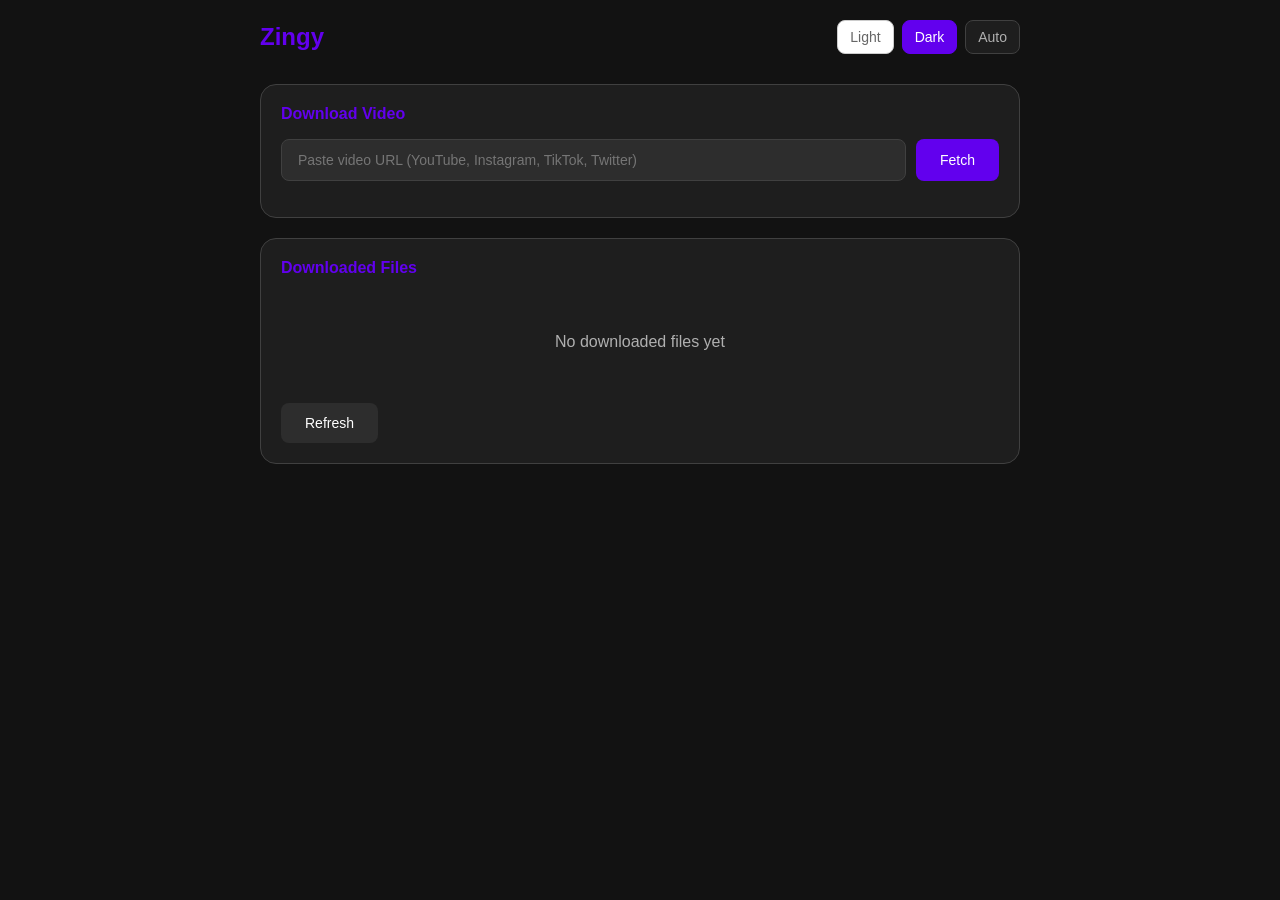
==== webapp/templates/index.html @ cf47c3d3 "fix: Separate frontend (4321) and backend (4322) ports - Frontend served on port 4321 - Backend API " ====
<!DOCTYPE html>
<html lang="en">
<head>
    <meta charset="UTF-8">
    <meta name="viewport" content="width=device-width, initial-scale=1.0">
    <title>Zingy</title>
    <style>
        :root {
            --bg-primary: #121212;
            --bg-secondary: #1e1e1e;
            --bg-tertiary: #2d2d2d;
            --text-primary: #ffffff;
            --text-secondary: #b0b0b0;
            --accent: #6200ee;
            --accent-hover: #7c4dff;
            --success: #00c853;
            --error: #cf6679;
            --border: #404040;
        }

        [data-theme="light"] {
            --bg-primary: #f5f5f5;
            --bg-secondary: #ffffff;
            --bg-tertiary: #e0e0e0;
            --text-primary: #212121;
            --text-secondary: #666666;
            --accent: #6200ee;
            --accent-hover: #7c4dff;
            --success: #00c853;
            --error: #b00020;
            --border: #cccccc;
        }

        * {
            box-sizing: border-box;
            margin: 0;
            padding: 0;
        }

        body {
            font-family: -apple-system, BlinkMacSystemFont, 'Segoe UI', Roboto, Oxygen, Ubuntu, sans-serif;
            background: var(--bg-primary);
            color: var(--text-primary);
            min-height: 100vh;
            transition: background 0.3s, color 0.3s;
        }

        .container {
            max-width: 800px;
            margin: 0 auto;
            padding: 20px;
        }

        header {
            display: flex;
            justify-content: space-between;
            align-items: center;
            margin-bottom: 30px;
        }

        h1 {
            color: var(--accent);
            font-size: 24px;
        }

        .theme-toggle {
            display: flex;
            gap: 8px;
        }

        .theme-btn {
            padding: 8px 12px;
            border: 1px solid var(--border);
            background: var(--bg-secondary);
            color: var(--text-secondary);
            border-radius: 8px;
            cursor: pointer;
            font-size: 14px;
            transition: all 0.2s;
        }

        .theme-btn.active {
            background: var(--accent);
            color: white;
            border-color: var(--accent);
        }

        .theme-btn:hover:not(.active) {
            background: var(--bg-tertiary);
        }

        .card {
            background: var(--bg-secondary);
            border-radius: 16px;
            padding: 20px;
            margin-bottom: 20px;
            border: 1px solid var(--border);
        }

        .card h2 {
            font-size: 16px;
            color: var(--accent);
            margin-bottom: 16px;
        }

        .input-group {
            display: flex;
            gap: 10px;
            margin-bottom: 16px;
        }

        input[type="text"] {
            flex: 1;
            padding: 12px 16px;
            border: 1px solid var(--border);
            border-radius: 8px;
            background: var(--bg-tertiary);
            color: var(--text-primary);
            font-size: 14px;
            outline: none;
            transition: border-color 0.2s;
        }

        input[type="text"]:focus {
            border-color: var(--accent);
        }

        button {
            padding: 12px 24px;
            border: none;
            border-radius: 8px;
            background: var(--accent);
            color: white;
            font-size: 14px;
            font-weight: 500;
            cursor: pointer;
            transition: background 0.2s;
        }

        button:hover:not(:disabled) {
            background: var(--accent-hover);
        }

        button:disabled {
            opacity: 0.5;
            cursor: not-allowed;
        }

        .btn-secondary {
            background: var(--bg-tertiary);
            color: var(--text-primary);
        }

        .btn-secondary:hover:not(:disabled) {
            background: var(--border);
        }

        select {
            padding: 12px 16px;
            border: 1px solid var(--border);
            border-radius: 8px;
            background: var(--bg-tertiary);
            color: var(--text-primary);
            font-size: 14px;
            outline: none;
            width: 100%;
            margin-bottom: 16px;
        }

        .video-info {
            display: flex;
            gap: 16px;
            margin-bottom: 16px;
            align-items: center;
        }

        .video-info img {
            width: 120px;
            height: 68px;
            object-fit: cover;
            border-radius: 8px;
        }

        .video-info .title {
            flex: 1;
            font-weight: 500;
        }

        .progress-container {
            display: none;
            margin-top: 16px;
        }

        .progress-container.active {
            display: block;
        }

        .progress-bar {
            height: 8px;
            background: var(--bg-tertiary);
            border-radius: 4px;
            overflow: hidden;
            margin-bottom: 8px;
        }

        .progress-fill {
            height: 100%;
            background: var(--accent);
            width: 0%;
            transition: width 0.3s;
        }

        .progress-text {
            display: flex;
            justify-content: space-between;
            font-size: 12px;
            color: var(--text-secondary);
        }

        .status {
            padding: 12px;
            border-radius: 8px;
            margin-top: 16px;
            display: none;
        }

        .status.success {
            display: block;
            background: rgba(0, 200, 83, 0.1);
            color: var(--success);
            border: 1px solid var(--success);
        }

        .status.error {
            display: block;
            background: rgba(207, 102, 121, 0.1);
            color: var(--error);
            border: 1px solid var(--error);
        }

        .files-list {
            list-style: none;
        }

        .file-item {
            display: flex;
            justify-content: space-between;
            align-items: center;
            padding: 12px;
            background: var(--bg-tertiary);
            border-radius: 8px;
            margin-bottom: 8px;
        }

        .file-info {
            flex: 1;
            overflow: hidden;
        }

        .file-name {
            font-weight: 500;
            white-space: nowrap;
            overflow: hidden;
            text-overflow: ellipsis;
        }

        .file-meta {
            font-size: 12px;
            color: var(--text-secondary);
        }

        .file-actions {
            display: flex;
            gap: 8px;
        }

        .file-actions button {
            padding: 8px 12px;
            font-size: 12px;
        }

        .btn-danger {
            background: var(--error);
        }

        .empty-state {
            text-align: center;
            padding: 40px;
            color: var(--text-secondary);
        }

        .platform-badge {
            display: inline-block;
            padding: 4px 8px;
            border-radius: 4px;
            font-size: 12px;
            font-weight: 500;
            margin-left: 8px;
        }

        .platform-youtube { background: #ff0000; color: white; }
        .platform-instagram { background: #e1306c; color: white; }
        .platform-tiktok { background: #000000; color: white; }
        .platform-twitter { background: #1da1f2; color: white; }

        .loading {
            display: inline-block;
            width: 16px;
            height: 16px;
            border: 2px solid transparent;
            border-top-color: currentColor;
            border-radius: 50%;
            animation: spin 0.8s linear infinite;
            margin-right: 8px;
        }

        @keyframes spin {
            to { transform: rotate(360deg); }
        }

        .hidden { display: none !important; }
    </style>
</head>
<body data-theme="dark">
    <div class="container">
        <header>
            <h1>Zingy</h1>
            <div class="theme-toggle">
                <button class="theme-btn" data-theme="light">Light</button>
                <button class="theme-btn active" data-theme="dark">Dark</button>
                <button class="theme-btn" data-theme="auto">Auto</button>
            </div>
        </header>

        <div class="card">
            <h2>Download Video</h2>
            <div class="input-group">
                <input type="text" id="url-input" placeholder="Paste video URL (YouTube, Instagram, TikTok, Twitter)">
                <button id="fetch-btn" onclick="fetchFormats()">Fetch</button>
            </div>

            <div id="video-info" class="hidden">
                <div class="video-info">
                    <img id="video-thumbnail" src="" alt="Thumbnail">
                    <div class="title" id="video-title"></div>
                    <span id="platform-badge" class="platform-badge"></span>
                </div>

                <select id="format-select">
                    <option value="best">Best Quality (Auto)</option>
                </select>

                <button id="download-btn" onclick="startDownload()">Download</button>
            </div>

            <div id="progress-container" class="progress-container">
                <div class="progress-bar">
                    <div id="progress-fill" class="progress-fill"></div>
                </div>
                <div class="progress-text">
                    <span id="progress-percent">0%</span>
                    <span id="progress-speed"></span>
                </div>
            </div>

            <div id="status" class="status"></div>
        </div>

        <div class="card">
            <h2>Downloaded Files</h2>
            <ul id="files-list" class="files-list">
                <li class="empty-state">No downloaded files yet</li>
            </ul>
            <button class="btn-secondary" onclick="loadFiles()" style="margin-top: 12px;">Refresh</button>
        </div>
    </div>

    <script>
        // API Base URL (backend runs on port 4322)
        const API_BASE = 'http://localhost:4322';

        // Theme handling
        const themeButtons = document.querySelectorAll('.theme-btn');
        let currentTheme = localStorage.getItem('theme') || 'dark';

        function applyTheme(theme) {
            currentTheme = theme;
            localStorage.setItem('theme', theme);

            let effectiveTheme = theme;
            if (theme === 'auto') {
                effectiveTheme = window.matchMedia('(prefers-color-scheme: dark)').matches ? 'dark' : 'light';
            }

            document.body.setAttribute('data-theme', effectiveTheme);

            themeButtons.forEach(btn => {
                btn.classList.toggle('active', btn.dataset.theme === theme);
            });
        }

        themeButtons.forEach(btn => {
            btn.addEventListener('click', () => applyTheme(btn.dataset.theme));
        });

        // Apply saved theme on load
        applyTheme(currentTheme);

        // Listen for system theme changes
        window.matchMedia('(prefers-color-scheme: dark)').addEventListener('change', () => {
            if (currentTheme === 'auto') applyTheme('auto');
        });

        // Video fetching
        let currentDownloadId = null;
        let pollInterval = null;

        async function fetchFormats() {
            const url = document.getElementById('url-input').value.trim();
            if (!url) {
                showStatus('Please enter a URL', 'error');
                return;
            }

            const fetchBtn = document.getElementById('fetch-btn');
            fetchBtn.disabled = true;
            fetchBtn.innerHTML = '<span class="loading"></span>Fetching...';

            try {
                const response = await fetch(`${API_BASE}/api/formats`, {
                    method: 'POST',
                    headers: { 'Content-Type': 'application/json' },
                    body: JSON.stringify({ url })
                });

                const data = await response.json();

                if (data.success) {
                    document.getElementById('video-info').classList.remove('hidden');

                    // Set thumbnail
                    const thumbnail = document.getElementById('video-thumbnail');
                    if (data.thumbnail) {
                        thumbnail.src = data.thumbnail;
                        thumbnail.classList.remove('hidden');
                    } else {
                        thumbnail.classList.add('hidden');
                    }

                    // Set title
                    document.getElementById('video-title').textContent = data.title;

                    // Set platform badge
                    const badge = document.getElementById('platform-badge');
                    badge.textContent = data.platform;
                    badge.className = `platform-badge platform-${data.platform}`;

                    // Populate formats
                    const select = document.getElementById('format-select');
                    select.innerHTML = '';

                    data.formats.forEach(format => {
                        const option = document.createElement('option');
                        option.value = format.id;
                        option.textContent = format.label;
                        select.appendChild(option);
                    });

                    hideStatus();
                } else {
                    showStatus(data.error || 'Failed to fetch video info', 'error');
                }
            } catch (error) {
                showStatus('Network error: ' + error.message, 'error');
            } finally {
                fetchBtn.disabled = false;
                fetchBtn.textContent = 'Fetch';
            }
        }

        async function startDownload() {
            const url = document.getElementById('url-input').value.trim();
            const format = document.getElementById('format-select').value;

            const downloadBtn = document.getElementById('download-btn');
            downloadBtn.disabled = true;
            downloadBtn.innerHTML = '<span class="loading"></span>Starting...';

            try {
                const response = await fetch(`${API_BASE}/api/download`, {
                    method: 'POST',
                    headers: { 'Content-Type': 'application/json' },
                    body: JSON.stringify({ url, format })
                });

                const data = await response.json();

                if (data.success) {
                    currentDownloadId = data.download_id;
                    document.getElementById('progress-container').classList.add('active');
                    showStatus('Download started...', 'success');

                    // Start polling for progress
                    pollProgress();
                } else {
                    showStatus(data.error || 'Failed to start download', 'error');
                    downloadBtn.disabled = false;
                    downloadBtn.textContent = 'Download';
                }
            } catch (error) {
                showStatus('Network error: ' + error.message, 'error');
                downloadBtn.disabled = false;
                downloadBtn.textContent = 'Download';
            }
        }

        async function pollProgress() {
            if (!currentDownloadId) return;

            try {
                const response = await fetch(`${API_BASE}/api/progress/${currentDownloadId}`);
                const data = await response.json();

                if (data.success) {
                    document.getElementById('progress-fill').style.width = data.progress + '%';
                    document.getElementById('progress-percent').textContent = data.progress + '%';
                    document.getElementById('progress-speed').textContent = data.speed || '';

                    if (data.status === 'completed') {
                        showStatus(`Downloaded: ${data.filename || data.title}`, 'success');
                        resetDownloadUI();
                        loadFiles();
                        return;
                    } else if (data.status === 'error') {
                        showStatus(data.error || 'Download failed', 'error');
                        resetDownloadUI();
                        return;
                    }

                    // Continue polling
                    setTimeout(pollProgress, 500);
                }
            } catch (error) {
                console.error('Poll error:', error);
                setTimeout(pollProgress, 1000);
            }
        }

        function resetDownloadUI() {
            currentDownloadId = null;
            document.getElementById('download-btn').disabled = false;
            document.getElementById('download-btn').textContent = 'Download';
            document.getElementById('progress-container').classList.remove('active');
            document.getElementById('progress-fill').style.width = '0%';
        }

        async function loadFiles() {
            try {
                const response = await fetch(`${API_BASE}/api/files`);
                const data = await response.json();

                const list = document.getElementById('files-list');

                if (data.files && data.files.length > 0) {
                    list.innerHTML = data.files.map(file => `
                        <li class="file-item">
                            <div class="file-info">
                                <div class="file-name">${escapeHtml(file.name)}</div>
                                <div class="file-meta">${file.size_formatted}</div>
                            </div>
                            <div class="file-actions">
                                <a href="${API_BASE}/downloads/${encodeURIComponent(file.name)}" download>
                                    <button>Download</button>
                                </a>
                                <button class="btn-danger" onclick="deleteFile('${escapeHtml(file.name)}')">Delete</button>
                            </div>
                        </li>
                    `).join('');
                } else {
                    list.innerHTML = '<li class="empty-state">No downloaded files yet</li>';
                }
            } catch (error) {
                console.error('Failed to load files:', error);
            }
        }

        async function deleteFile(filename) {
            if (!confirm(`Delete ${filename}?`)) return;

            try {
                const response = await fetch(`${API_BASE}/api/delete`, {
                    method: 'POST',
                    headers: { 'Content-Type': 'application/json' },
                    body: JSON.stringify({ filename })
                });

                const data = await response.json();

                if (data.success) {
                    loadFiles();
                } else {
                    alert(data.error || 'Failed to delete file');
                }
            } catch (error) {
                alert('Network error: ' + error.message);
            }
        }

        function showStatus(message, type) {
            const status = document.getElementById('status');
            status.textContent = message;
            status.className = `status ${type}`;
        }

        function hideStatus() {
            document.getElementById('status').className = 'status';
        }

        function escapeHtml(text) {
            const div = document.createElement('div');
            div.textContent = text;
            return div.innerHTML;
        }

        // Load files on page load
        loadFiles();

        // Allow Enter key to fetch
        document.getElementById('url-input').addEventListener('keypress', (e) => {
            if (e.key === 'Enter') fetchFormats();
        });
    </script>
</body>
</html>
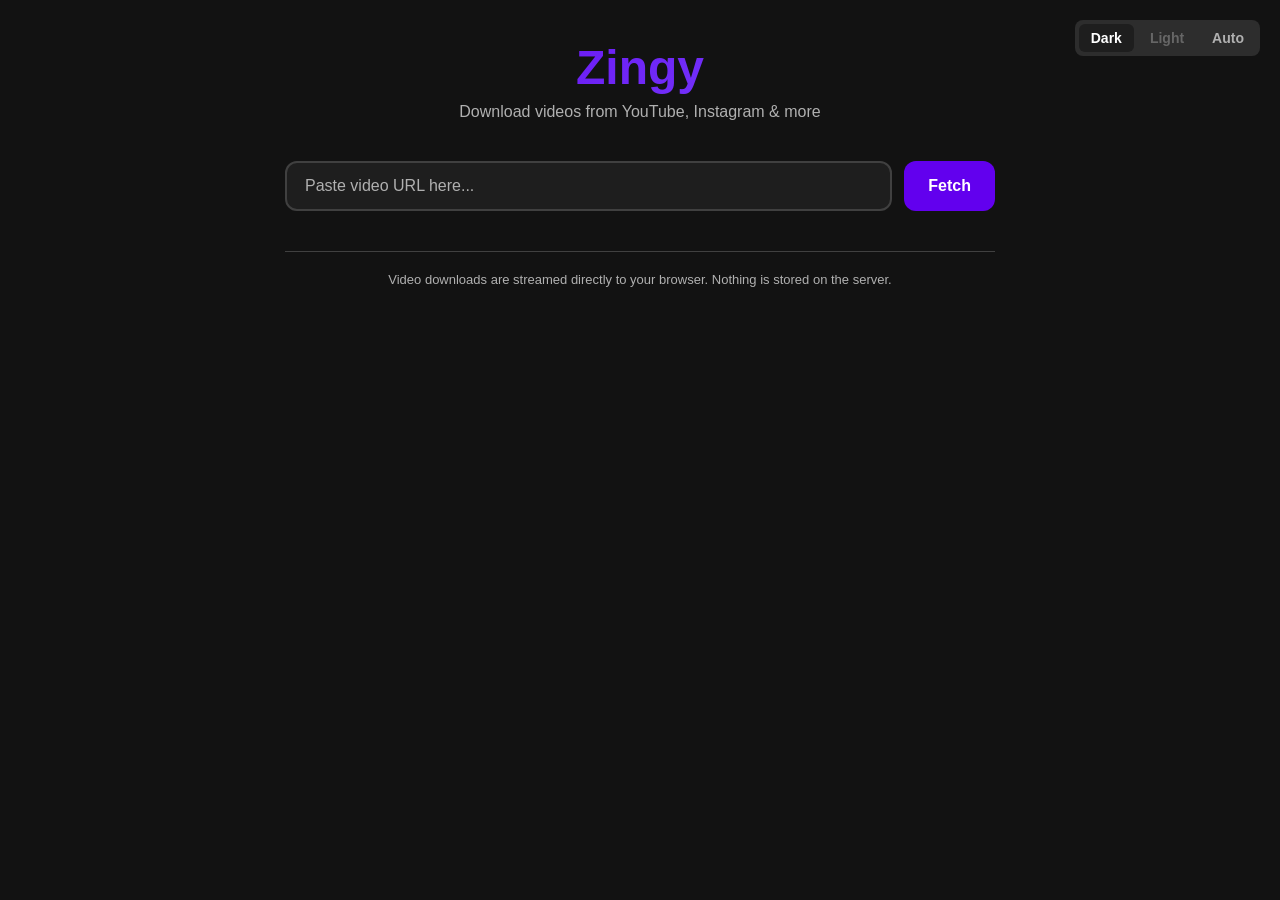
==== commit 1ee13466: "Stream downloads directly to browser — no disk storage - Replace DOWNLOAD_DIR with tempfile (auto-de" ====
--- a/webapp/templates/index.html
+++ b/webapp/templates/index.html
@@ -4,6 +4,7 @@
     <meta charset="UTF-8">
     <meta name="viewport" content="width=device-width, initial-scale=1.0">
     <title>Zingy</title>
+    <link rel="icon" type="image/svg+xml" href="/static/favicon.svg">
     <style>
         :root {
             --bg-primary: #121212;
@@ -46,154 +47,215 @@
         }
 
         .container {
-            max-width: 800px;
+            max-width: 750px;
             margin: 0 auto;
-            padding: 20px;
-        }
-
-        header {
+            padding: 40px 20px;
+        }
+
+        /* Header */
+        .header {
+            text-align: center;
+            margin-bottom: 40px;
+        }
+
+        .logo {
+            font-size: 48px;
+            font-weight: 800;
+            background: linear-gradient(135deg, var(--accent), var(--accent-hover));
+            -webkit-background-clip: text;
+            -webkit-text-fill-color: transparent;
+            background-clip: text;
+            margin-bottom: 8px;
+        }
+
+        .subtitle {
+            color: var(--text-secondary);
+            font-size: 16px;
+        }
+
+        .theme-toggle {
+            position: absolute;
+            top: 20px;
+            right: 20px;
             display: flex;
-            justify-content: space-between;
-            align-items: center;
-            margin-bottom: 30px;
-        }
-
-        h1 {
-            color: var(--accent);
-            font-size: 24px;
-        }
-
-        .theme-toggle {
-            display: flex;
-            gap: 8px;
-        }
-
-        .theme-btn {
-            padding: 8px 12px;
-            border: 1px solid var(--border);
-            background: var(--bg-secondary);
+            gap: 4px;
+            background: var(--bg-tertiary);
+            border-radius: 8px;
+            padding: 4px;
+        }
+
+        .theme-toggle button {
+            background: none;
+            border: none;
             color: var(--text-secondary);
-            border-radius: 8px;
+            padding: 6px 12px;
+            border-radius: 6px;
             cursor: pointer;
             font-size: 14px;
             transition: all 0.2s;
         }
 
-        .theme-btn.active {
+        .theme-toggle button.active {
+            background: var(--bg-secondary);
+            color: var(--text-primary);
+        }
+
+        /* URL Input */
+        .input-group {
+            display: flex;
+            gap: 12px;
+            margin-bottom: 24px;
+        }
+
+        .input-group input {
+            flex: 1;
+            padding: 14px 18px;
+            border: 2px solid var(--border);
+            border-radius: 12px;
+            background: var(--bg-secondary);
+            color: var(--text-primary);
+            font-size: 16px;
+            outline: none;
+            transition: border-color 0.2s;
+        }
+
+        .input-group input:focus {
+            border-color: var(--accent);
+        }
+
+        .input-group input::placeholder {
+            color: var(--text-secondary);
+        }
+
+        button {
+            padding: 14px 24px;
+            border: none;
+            border-radius: 12px;
             background: var(--accent);
             color: white;
-            border-color: var(--accent);
-        }
-
-        .theme-btn:hover:not(.active) {
-            background: var(--bg-tertiary);
-        }
-
-        .card {
+            font-size: 16px;
+            font-weight: 600;
+            cursor: pointer;
+            transition: background 0.2s, opacity 0.2s;
+        }
+
+        button:hover {
+            background: var(--accent-hover);
+        }
+
+        button:disabled {
+            opacity: 0.5;
+            cursor: not-allowed;
+        }
+
+        /* Loading spinner */
+        .loading {
+            display: inline-block;
+            width: 16px;
+            height: 16px;
+            border: 2px solid rgba(255,255,255,0.3);
+            border-top-color: white;
+            border-radius: 50%;
+            animation: spin 0.6s linear infinite;
+            margin-right: 8px;
+            vertical-align: middle;
+        }
+
+        @keyframes spin { to { transform: rotate(360deg); } }
+
+        /* Status */
+        .status {
+            text-align: center;
+            padding: 10px;
+            border-radius: 8px;
+            margin-bottom: 16px;
+            font-size: 14px;
+            display: none;
+        }
+
+        .status.error {
+            display: block;
+            background: rgba(207, 102, 121, 0.15);
+            color: var(--error);
+        }
+
+        .status.success {
+            display: block;
+            background: rgba(0, 200, 83, 0.15);
+            color: var(--success);
+        }
+
+        /* Video Info */
+        .video-info {
             background: var(--bg-secondary);
-            border-radius: 16px;
+            border-radius: 12px;
             padding: 20px;
-            margin-bottom: 20px;
+            margin-bottom: 16px;
+            display: flex;
+            gap: 16px;
+            align-items: flex-start;
             border: 1px solid var(--border);
         }
 
-        .card h2 {
-            font-size: 16px;
-            color: var(--accent);
-            margin-bottom: 16px;
-        }
-
-        .input-group {
-            display: flex;
-            gap: 10px;
-            margin-bottom: 16px;
-        }
-
-        input[type="text"] {
+        .video-info.hidden { display: none; }
+
+        .video-thumbnail {
+            width: 160px;
+            border-radius: 8px;
+            flex-shrink: 0;
+        }
+
+        .video-thumbnail.hidden { display: none; }
+
+        .video-details {
             flex: 1;
-            padding: 12px 16px;
-            border: 1px solid var(--border);
-            border-radius: 8px;
+        }
+
+        .video-title {
+            font-size: 18px;
+            font-weight: 600;
+            margin-bottom: 8px;
+            word-break: break-word;
+        }
+
+        .platform-badge {
+            display: inline-block;
+            padding: 4px 10px;
+            border-radius: 6px;
+            font-size: 12px;
+            font-weight: 600;
+            text-transform: capitalize;
+        }
+
+        .platform-youtube { background: rgba(255,0,0,0.15); color: #ff4444; }
+        .platform-instagram { background: rgba(225,48,108,0.15); color: #e1306c; }
+        .platform-tiktok { background: rgba(0,0,0,0.3); color: #fff; }
+        .platform-twitter { background: rgba(29,161,242,0.15); color: #1da1f2; }
+
+        /* Format Select */
+        .format-select {
+            width: 100%;
+            padding: 12px;
+            border: 2px solid var(--border);
+            border-radius: 10px;
             background: var(--bg-tertiary);
             color: var(--text-primary);
             font-size: 14px;
+            margin-bottom: 12px;
             outline: none;
-            transition: border-color 0.2s;
-        }
-
-        input[type="text"]:focus {
+        }
+
+        .format-select:focus {
             border-color: var(--accent);
         }
 
-        button {
-            padding: 12px 24px;
-            border: none;
-            border-radius: 8px;
-            background: var(--accent);
-            color: white;
-            font-size: 14px;
-            font-weight: 500;
-            cursor: pointer;
-            transition: background 0.2s;
-        }
-
-        button:hover:not(:disabled) {
-            background: var(--accent-hover);
-        }
-
-        button:disabled {
-            opacity: 0.5;
-            cursor: not-allowed;
-        }
-
-        .btn-secondary {
-            background: var(--bg-tertiary);
-            color: var(--text-primary);
-        }
-
-        .btn-secondary:hover:not(:disabled) {
-            background: var(--border);
-        }
-
-        select {
-            padding: 12px 16px;
-            border: 1px solid var(--border);
-            border-radius: 8px;
-            background: var(--bg-tertiary);
-            color: var(--text-primary);
-            font-size: 14px;
-            outline: none;
-            width: 100%;
-            margin-bottom: 16px;
-        }
-
-        .video-info {
-            display: flex;
-            gap: 16px;
-            margin-bottom: 16px;
-            align-items: center;
-        }
-
-        .video-info img {
-            width: 120px;
-            height: 68px;
-            object-fit: cover;
-            border-radius: 8px;
-        }
-
-        .video-info .title {
-            flex: 1;
-            font-weight: 500;
-        }
-
+        /* Progress Bar */
         .progress-container {
             display: none;
-            margin-top: 16px;
-        }
-
-        .progress-container.active {
-            display: block;
-        }
+            margin-bottom: 16px;
+        }
+
+        .progress-container.active { display: block; }
 
         .progress-bar {
             height: 8px;
@@ -205,213 +267,107 @@
 
         .progress-fill {
             height: 100%;
-            background: var(--accent);
+            background: linear-gradient(90deg, var(--accent), var(--accent-hover));
+            border-radius: 4px;
             width: 0%;
             transition: width 0.3s;
         }
 
-        .progress-text {
+        .progress-stats {
             display: flex;
             justify-content: space-between;
-            font-size: 12px;
+            font-size: 13px;
             color: var(--text-secondary);
         }
 
-        .status {
-            padding: 12px;
-            border-radius: 8px;
-            margin-top: 16px;
-            display: none;
-        }
-
-        .status.success {
-            display: block;
-            background: rgba(0, 200, 83, 0.1);
-            color: var(--success);
-            border: 1px solid var(--success);
-        }
-
-        .status.error {
-            display: block;
-            background: rgba(207, 102, 121, 0.1);
-            color: var(--error);
-            border: 1px solid var(--error);
-        }
-
-        .files-list {
-            list-style: none;
-        }
-
-        .file-item {
-            display: flex;
-            justify-content: space-between;
-            align-items: center;
-            padding: 12px;
-            background: var(--bg-tertiary);
-            border-radius: 8px;
-            margin-bottom: 8px;
-        }
-
-        .file-info {
-            flex: 1;
-            overflow: hidden;
-        }
-
-        .file-name {
-            font-weight: 500;
-            white-space: nowrap;
-            overflow: hidden;
-            text-overflow: ellipsis;
-        }
-
-        .file-meta {
-            font-size: 12px;
+        /* Footer */
+        .footer {
+            text-align: center;
             color: var(--text-secondary);
-        }
-
-        .file-actions {
-            display: flex;
-            gap: 8px;
-        }
-
-        .file-actions button {
-            padding: 8px 12px;
-            font-size: 12px;
-        }
-
-        .btn-danger {
-            background: var(--error);
-        }
-
-        .empty-state {
-            text-align: center;
-            padding: 40px;
-            color: var(--text-secondary);
-        }
-
-        .platform-badge {
-            display: inline-block;
-            padding: 4px 8px;
-            border-radius: 4px;
-            font-size: 12px;
-            font-weight: 500;
-            margin-left: 8px;
-        }
-
-        .platform-youtube { background: #ff0000; color: white; }
-        .platform-instagram { background: #e1306c; color: white; }
-        .platform-tiktok { background: #000000; color: white; }
-        .platform-twitter { background: #1da1f2; color: white; }
-
-        .loading {
-            display: inline-block;
-            width: 16px;
-            height: 16px;
-            border: 2px solid transparent;
-            border-top-color: currentColor;
-            border-radius: 50%;
-            animation: spin 0.8s linear infinite;
-            margin-right: 8px;
-        }
-
-        @keyframes spin {
-            to { transform: rotate(360deg); }
-        }
-
-        .hidden { display: none !important; }
+            font-size: 13px;
+            margin-top: 40px;
+            padding-top: 20px;
+            border-top: 1px solid var(--border);
+        }
     </style>
 </head>
-<body data-theme="dark">
+<body>
     <div class="container">
-        <header>
-            <h1>Zingy</h1>
-            <div class="theme-toggle">
-                <button class="theme-btn" data-theme="light">Light</button>
-                <button class="theme-btn active" data-theme="dark">Dark</button>
-                <button class="theme-btn" data-theme="auto">Auto</button>
-            </div>
-        </header>
-
-        <div class="card">
-            <h2>Download Video</h2>
-            <div class="input-group">
-                <input type="text" id="url-input" placeholder="Paste video URL (YouTube, Instagram, TikTok, Twitter)">
-                <button id="fetch-btn" onclick="fetchFormats()">Fetch</button>
-            </div>
-
-            <div id="video-info" class="hidden">
-                <div class="video-info">
-                    <img id="video-thumbnail" src="" alt="Thumbnail">
-                    <div class="title" id="video-title"></div>
-                    <span id="platform-badge" class="platform-badge"></span>
-                </div>
-
-                <select id="format-select">
-                    <option value="best">Best Quality (Auto)</option>
-                </select>
-
+        <div class="theme-toggle">
+            <button data-theme="dark" class="active">Dark</button>
+            <button data-theme="light">Light</button>
+            <button data-theme="auto">Auto</button>
+        </div>
+
+        <div class="header">
+            <div class="logo">Zingy</div>
+            <div class="subtitle">Download videos from YouTube, Instagram & more</div>
+        </div>
+
+        <div class="input-group">
+            <input type="text" id="url-input" placeholder="Paste video URL here...">
+            <button id="fetch-btn" onclick="fetchFormats()">Fetch</button>
+        </div>
+
+        <div id="status" class="status"></div>
+
+        <div id="video-info" class="video-info hidden">
+            <img id="video-thumbnail" class="video-thumbnail hidden" src="" alt="Thumbnail">
+            <div class="video-details">
+                <div id="video-title" class="video-title"></div>
+                <span id="platform-badge" class="platform-badge"></span>
+                <br><br>
+                <select id="format-select" class="format-select"></select>
                 <button id="download-btn" onclick="startDownload()">Download</button>
             </div>
-
-            <div id="progress-container" class="progress-container">
-                <div class="progress-bar">
-                    <div id="progress-fill" class="progress-fill"></div>
-                </div>
-                <div class="progress-text">
-                    <span id="progress-percent">0%</span>
-                    <span id="progress-speed"></span>
-                </div>
+        </div>
+
+        <div id="progress-container" class="progress-container">
+            <div class="progress-bar">
+                <div id="progress-fill" class="progress-fill"></div>
             </div>
-
-            <div id="status" class="status"></div>
+            <div class="progress-stats">
+                <span id="progress-percent">0%</span>
+                <span id="progress-speed"></span>
+            </div>
         </div>
 
-        <div class="card">
-            <h2>Downloaded Files</h2>
-            <ul id="files-list" class="files-list">
-                <li class="empty-state">No downloaded files yet</li>
-            </ul>
-            <button class="btn-secondary" onclick="loadFiles()" style="margin-top: 12px;">Refresh</button>
+        <div class="footer">
+            Video downloads are streamed directly to your browser. Nothing is stored on the server.
         </div>
     </div>
 
     <script>
-        // API Base URL (backend runs on port 4322)
-        const API_BASE = 'http://localhost:4322';
-
         // Theme handling
-        const themeButtons = document.querySelectorAll('.theme-btn');
-        let currentTheme = localStorage.getItem('theme') || 'dark';
+        let currentTheme = localStorage.getItem('zingy-theme') || 'dark';
 
         function applyTheme(theme) {
             currentTheme = theme;
-            localStorage.setItem('theme', theme);
-
-            let effectiveTheme = theme;
+            localStorage.setItem('zingy-theme', theme);
+
             if (theme === 'auto') {
-                effectiveTheme = window.matchMedia('(prefers-color-scheme: dark)').matches ? 'dark' : 'light';
+                const isDark = window.matchMedia('(prefers-color-scheme: dark)').matches;
+                document.documentElement.setAttribute('data-theme', isDark ? 'dark' : 'light');
+            } else {
+                document.documentElement.setAttribute('data-theme', theme);
             }
 
-            document.body.setAttribute('data-theme', effectiveTheme);
-
-            themeButtons.forEach(btn => {
+            document.querySelectorAll('.theme-toggle button').forEach(btn => {
                 btn.classList.toggle('active', btn.dataset.theme === theme);
             });
         }
 
-        themeButtons.forEach(btn => {
+        document.querySelectorAll('.theme-toggle button').forEach(btn => {
             btn.addEventListener('click', () => applyTheme(btn.dataset.theme));
         });
 
-        // Apply saved theme on load
         applyTheme(currentTheme);
 
-        // Listen for system theme changes
         window.matchMedia('(prefers-color-scheme: dark)').addEventListener('change', () => {
             if (currentTheme === 'auto') applyTheme('auto');
         });
 
-        // Video fetching
+        // Download flow
         let currentDownloadId = null;
         let pollInterval = null;
 
@@ -427,7 +383,7 @@
             fetchBtn.innerHTML = '<span class="loading"></span>Fetching...';
 
             try {
-                const response = await fetch(`${API_BASE}/api/formats`, {
+                const response = await fetch('/api/formats', {
                     method: 'POST',
                     headers: { 'Content-Type': 'application/json' },
                     body: JSON.stringify({ url })
@@ -438,7 +394,6 @@
                 if (data.success) {
                     document.getElementById('video-info').classList.remove('hidden');
 
-                    // Set thumbnail
                     const thumbnail = document.getElementById('video-thumbnail');
                     if (data.thumbnail) {
                         thumbnail.src = data.thumbnail;
@@ -447,18 +402,14 @@
                         thumbnail.classList.add('hidden');
                     }
 
-                    // Set title
                     document.getElementById('video-title').textContent = data.title;
 
-                    // Set platform badge
                     const badge = document.getElementById('platform-badge');
                     badge.textContent = data.platform;
                     badge.className = `platform-badge platform-${data.platform}`;
 
-                    // Populate formats
                     const select = document.getElementById('format-select');
                     select.innerHTML = '';
-
                     data.formats.forEach(format => {
                         const option = document.createElement('option');
                         option.value = format.id;
@@ -487,7 +438,7 @@
             downloadBtn.innerHTML = '<span class="loading"></span>Starting...';
 
             try {
-                const response = await fetch(`${API_BASE}/api/download`, {
+                const response = await fetch('/api/download', {
                     method: 'POST',
                     headers: { 'Content-Type': 'application/json' },
                     body: JSON.stringify({ url, format })
@@ -498,9 +449,7 @@
                 if (data.success) {
                     currentDownloadId = data.download_id;
                     document.getElementById('progress-container').classList.add('active');
-                    showStatus('Download started...', 'success');
-
-                    // Start polling for progress
+                    showStatus('Preparing download...', 'success');
                     pollProgress();
                 } else {
                     showStatus(data.error || 'Failed to start download', 'error');
@@ -518,7 +467,7 @@
             if (!currentDownloadId) return;
 
             try {
-                const response = await fetch(`${API_BASE}/api/progress/${currentDownloadId}`);
+                const response = await fetch(`/api/progress/${currentDownloadId}`);
                 const data = await response.json();
 
                 if (data.success) {
@@ -527,9 +476,9 @@
                     document.getElementById('progress-speed').textContent = data.speed || '';
 
                     if (data.status === 'completed') {
-                        showStatus(`Downloaded: ${data.filename || data.title}`, 'success');
-                        resetDownloadUI();
-                        loadFiles();
+                        showStatus('Download ready — saving to your device...', 'success');
+                        // Auto-trigger browser download
+                        triggerFileDownload(currentDownloadId);
                         return;
                     } else if (data.status === 'error') {
                         showStatus(data.error || 'Download failed', 'error');
@@ -537,7 +486,6 @@
                         return;
                     }
 
-                    // Continue polling
                     setTimeout(pollProgress, 500);
                 }
             } catch (error) {
@@ -546,6 +494,19 @@
             }
         }
 
+        function triggerFileDownload(downloadId) {
+            // Create a hidden iframe or use window.open to trigger download
+            const a = document.createElement('a');
+            a.href = `/api/file/${downloadId}`;
+            a.download = '';
+            document.body.appendChild(a);
+            a.click();
+            document.body.removeChild(a);
+            resetDownloadUI();
+            showStatus('Download complete!', 'success');
+            setTimeout(hideStatus, 3000);
+        }
+
         function resetDownloadUI() {
             currentDownloadId = null;
             document.getElementById('download-btn').disabled = false;
@@ -554,58 +515,6 @@
             document.getElementById('progress-fill').style.width = '0%';
         }
 
-        async function loadFiles() {
-            try {
-                const response = await fetch(`${API_BASE}/api/files`);
-                const data = await response.json();
-
-                const list = document.getElementById('files-list');
-
-                if (data.files && data.files.length > 0) {
-                    list.innerHTML = data.files.map(file => `
-                        <li class="file-item">
-                            <div class="file-info">
-                                <div class="file-name">${escapeHtml(file.name)}</div>
-                                <div class="file-meta">${file.size_formatted}</div>
-                            </div>
-                            <div class="file-actions">
-                                <a href="${API_BASE}/downloads/${encodeURIComponent(file.name)}" download>
-                                    <button>Download</button>
-                                </a>
-                                <button class="btn-danger" onclick="deleteFile('${escapeHtml(file.name)}')">Delete</button>
-                            </div>
-                        </li>
-                    `).join('');
-                } else {
-                    list.innerHTML = '<li class="empty-state">No downloaded files yet</li>';
-                }
-            } catch (error) {
-                console.error('Failed to load files:', error);
-            }
-        }
-
-        async function deleteFile(filename) {
-            if (!confirm(`Delete ${filename}?`)) return;
-
-            try {
-                const response = await fetch(`${API_BASE}/api/delete`, {
-                    method: 'POST',
-                    headers: { 'Content-Type': 'application/json' },
-                    body: JSON.stringify({ filename })
-                });
-
-                const data = await response.json();
-
-                if (data.success) {
-                    loadFiles();
-                } else {
-                    alert(data.error || 'Failed to delete file');
-                }
-            } catch (error) {
-                alert('Network error: ' + error.message);
-            }
-        }
-
         function showStatus(message, type) {
             const status = document.getElementById('status');
             status.textContent = message;
@@ -616,16 +525,7 @@
             document.getElementById('status').className = 'status';
         }
 
-        function escapeHtml(text) {
-            const div = document.createElement('div');
-            div.textContent = text;
-            return div.innerHTML;
-        }
-
-        // Load files on page load
-        loadFiles();
-
-        // Allow Enter key to fetch
+        // Enter key to fetch
         document.getElementById('url-input').addEventListener('keypress', (e) => {
             if (e.key === 'Enter') fetchFormats();
         });
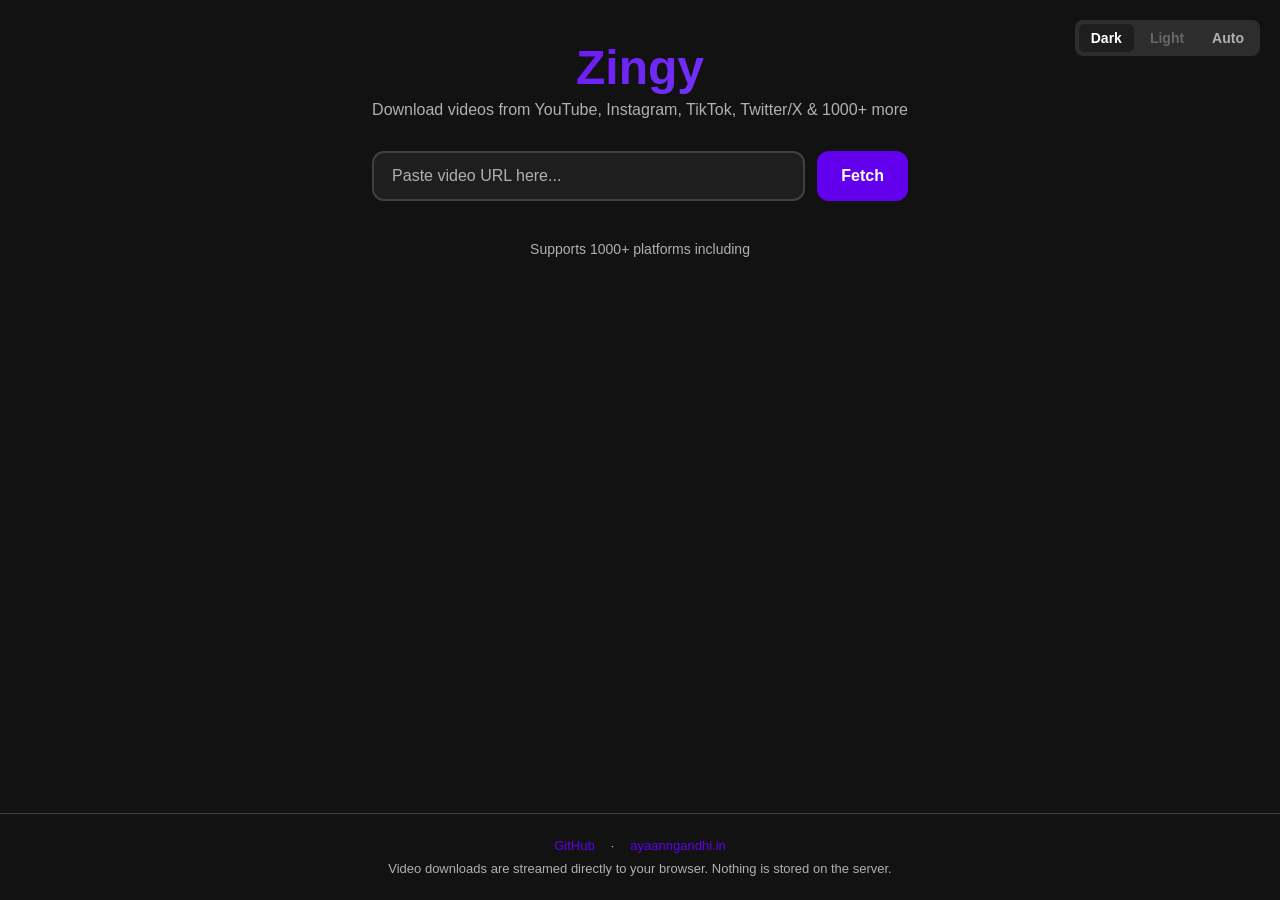
==== commit 0f45c480: "Add visit tracking, footer, supported platforms display - Visit tracking middleware (logs to visit_l" ====
--- a/webapp/templates/index.html
+++ b/webapp/templates/index.html
@@ -3,8 +3,9 @@
 <head>
     <meta charset="UTF-8">
     <meta name="viewport" content="width=device-width, initial-scale=1.0">
-    <title>Zingy</title>
+    <title>Zingy — Video Downloader</title>
     <link rel="icon" type="image/svg+xml" href="/static/favicon.svg">
+    <meta name="description" content="Download videos from YouTube, Instagram, TikTok, Twitter/X and 1000+ platforms. Free, no ads, no storage — paste a link, pick quality, download instantly.">
     <style>
         :root {
             --bg-primary: #121212;
@@ -32,17 +33,15 @@
             --border: #cccccc;
         }
 
-        * {
-            box-sizing: border-box;
-            margin: 0;
-            padding: 0;
-        }
+        * { box-sizing: border-box; margin: 0; padding: 0; }
 
         body {
             font-family: -apple-system, BlinkMacSystemFont, 'Segoe UI', Roboto, Oxygen, Ubuntu, sans-serif;
             background: var(--bg-primary);
             color: var(--text-primary);
             min-height: 100vh;
+            display: flex;
+            flex-direction: column;
             transition: background 0.3s, color 0.3s;
         }
 
@@ -50,13 +49,10 @@
             max-width: 750px;
             margin: 0 auto;
             padding: 40px 20px;
-        }
-
-        /* Header */
-        .header {
-            text-align: center;
-            margin-bottom: 40px;
-        }
+            flex: 1;
+        }
+
+        .header { text-align: center; margin-bottom: 32px; }
 
         .logo {
             font-size: 48px;
@@ -65,13 +61,10 @@
             -webkit-background-clip: text;
             -webkit-text-fill-color: transparent;
             background-clip: text;
-            margin-bottom: 8px;
-        }
-
-        .subtitle {
-            color: var(--text-secondary);
-            font-size: 16px;
-        }
+            margin-bottom: 6px;
+        }
+
+        .subtitle { color: var(--text-secondary); font-size: 16px; }
 
         .theme-toggle {
             position: absolute;
@@ -85,209 +78,157 @@
         }
 
         .theme-toggle button {
-            background: none;
-            border: none;
+            background: none; border: none;
             color: var(--text-secondary);
-            padding: 6px 12px;
-            border-radius: 6px;
-            cursor: pointer;
-            font-size: 14px;
+            padding: 6px 12px; border-radius: 6px;
+            cursor: pointer; font-size: 14px;
             transition: all 0.2s;
         }
-
-        .theme-toggle button.active {
-            background: var(--bg-secondary);
-            color: var(--text-primary);
-        }
-
-        /* URL Input */
+        .theme-toggle button.active { background: var(--bg-secondary); color: var(--text-primary); }
+
         .input-group {
-            display: flex;
-            gap: 12px;
-            margin-bottom: 24px;
+            display: flex; gap: 12px; margin-bottom: 24px;
         }
 
         .input-group input {
-            flex: 1;
-            padding: 14px 18px;
+            flex: 1; padding: 14px 18px;
             border: 2px solid var(--border);
             border-radius: 12px;
             background: var(--bg-secondary);
             color: var(--text-primary);
-            font-size: 16px;
-            outline: none;
+            font-size: 16px; outline: none;
             transition: border-color 0.2s;
         }
-
-        .input-group input:focus {
-            border-color: var(--accent);
-        }
-
-        .input-group input::placeholder {
-            color: var(--text-secondary);
-        }
+        .input-group input:focus { border-color: var(--accent); }
+        .input-group input::placeholder { color: var(--text-secondary); }
 
         button {
-            padding: 14px 24px;
-            border: none;
+            padding: 14px 24px; border: none;
             border-radius: 12px;
             background: var(--accent);
-            color: white;
-            font-size: 16px;
-            font-weight: 600;
-            cursor: pointer;
+            color: white; font-size: 16px;
+            font-weight: 600; cursor: pointer;
             transition: background 0.2s, opacity 0.2s;
         }
-
-        button:hover {
-            background: var(--accent-hover);
-        }
-
-        button:disabled {
-            opacity: 0.5;
-            cursor: not-allowed;
-        }
-
-        /* Loading spinner */
+        button:hover { background: var(--accent-hover); }
+        button:disabled { opacity: 0.5; cursor: not-allowed; }
+
         .loading {
-            display: inline-block;
-            width: 16px;
-            height: 16px;
+            display: inline-block; width: 16px; height: 16px;
             border: 2px solid rgba(255,255,255,0.3);
-            border-top-color: white;
-            border-radius: 50%;
+            border-top-color: white; border-radius: 50%;
             animation: spin 0.6s linear infinite;
-            margin-right: 8px;
-            vertical-align: middle;
-        }
-
+            margin-right: 8px; vertical-align: middle;
+        }
         @keyframes spin { to { transform: rotate(360deg); } }
 
-        /* Status */
         .status {
-            text-align: center;
-            padding: 10px;
-            border-radius: 8px;
-            margin-bottom: 16px;
-            font-size: 14px;
-            display: none;
-        }
-
-        .status.error {
-            display: block;
-            background: rgba(207, 102, 121, 0.15);
-            color: var(--error);
-        }
-
-        .status.success {
-            display: block;
-            background: rgba(0, 200, 83, 0.15);
-            color: var(--success);
-        }
-
-        /* Video Info */
+            text-align: center; padding: 10px; border-radius: 8px;
+            margin-bottom: 16px; font-size: 14px; display: none;
+        }
+        .status.error { display: block; background: rgba(207, 102, 121, 0.15); color: var(--error); }
+        .status.success { display: block; background: rgba(0, 200, 83, 0.15); color: var(--success); }
+
         .video-info {
-            background: var(--bg-secondary);
-            border-radius: 12px;
-            padding: 20px;
-            margin-bottom: 16px;
-            display: flex;
-            gap: 16px;
-            align-items: flex-start;
+            background: var(--bg-secondary); border-radius: 12px;
+            padding: 20px; margin-bottom: 16px;
+            display: flex; gap: 16px; align-items: flex-start;
             border: 1px solid var(--border);
         }
-
         .video-info.hidden { display: none; }
-
-        .video-thumbnail {
-            width: 160px;
-            border-radius: 8px;
-            flex-shrink: 0;
-        }
-
+        .video-thumbnail { width: 160px; border-radius: 8px; flex-shrink: 0; }
         .video-thumbnail.hidden { display: none; }
-
-        .video-details {
-            flex: 1;
-        }
-
-        .video-title {
-            font-size: 18px;
-            font-weight: 600;
-            margin-bottom: 8px;
-            word-break: break-word;
-        }
+        .video-details { flex: 1; }
+        .video-title { font-size: 18px; font-weight: 600; margin-bottom: 8px; word-break: break-word; }
 
         .platform-badge {
-            display: inline-block;
-            padding: 4px 10px;
-            border-radius: 6px;
-            font-size: 12px;
-            font-weight: 600;
-            text-transform: capitalize;
-        }
-
+            display: inline-block; padding: 4px 10px; border-radius: 6px;
+            font-size: 12px; font-weight: 600; text-transform: capitalize;
+        }
         .platform-youtube { background: rgba(255,0,0,0.15); color: #ff4444; }
         .platform-instagram { background: rgba(225,48,108,0.15); color: #e1306c; }
         .platform-tiktok { background: rgba(0,0,0,0.3); color: #fff; }
         .platform-twitter { background: rgba(29,161,242,0.15); color: #1da1f2; }
-
-        /* Format Select */
+        .platform-facebook { background: rgba(8,102,255,0.15); color: #0866ff; }
+        .platform-reddit { background: rgba(255,69,0,0.15); color: #ff4500; }
+        .platform-twitch { background: rgba(145,70,255,0.15); color: #9146ff; }
+        .platform-vimeo { background: rgba(26,183,234,0.15); color: #1ab7ea; }
+        .platform-soundcloud { background: rgba(255,85,0,0.15); color: #ff5500; }
+        .platform-spotify { background: rgba(30,215,96,0.15); color: #1ed760; }
+        .platform-bilibili { background: rgba(0,174,236,0.15); color: #00aeec; }
+        .platform-dailymotion { background: rgba(0,210,255,0.15); color: #00d2ff; }
+        .platform-pinterest { background: rgba(230,0,35,0.15); color: #e60023; }
+        .platform-snapchat { background: rgba(255,252,0,0.2); color: #fffc00; }
+        .platform-threads { background: rgba(0,0,0,0.3); color: #fff; }
+        .platform-unknown { background: rgba(255,255,255,0.1); color: var(--text-secondary); }
+
         .format-select {
-            width: 100%;
-            padding: 12px;
-            border: 2px solid var(--border);
-            border-radius: 10px;
-            background: var(--bg-tertiary);
-            color: var(--text-primary);
+            width: 100%; padding: 12px;
+            border: 2px solid var(--border); border-radius: 10px;
+            background: var(--bg-tertiary); color: var(--text-primary);
+            font-size: 14px; margin-bottom: 12px; outline: none;
+        }
+        .format-select:focus { border-color: var(--accent); }
+
+        .progress-container { display: none; margin-bottom: 16px; }
+        .progress-container.active { display: block; }
+        .progress-bar { height: 8px; background: var(--bg-tertiary); border-radius: 4px; overflow: hidden; margin-bottom: 8px; }
+        .progress-fill { height: 100%; background: linear-gradient(90deg, var(--accent), var(--accent-hover)); border-radius: 4px; width: 0%; transition: width 0.3s; }
+        .progress-stats { display: flex; justify-content: space-between; font-size: 13px; color: var(--text-secondary); }
+
+        /* Platforms grid */
+        .platforms-section {
+            margin-top: 40px;
+            text-align: center;
+        }
+        .platforms-section h3 {
             font-size: 14px;
+            color: var(--text-secondary);
             margin-bottom: 12px;
-            outline: none;
-        }
-
-        .format-select:focus {
-            border-color: var(--accent);
-        }
-
-        /* Progress Bar */
-        .progress-container {
-            display: none;
-            margin-bottom: 16px;
-        }
-
-        .progress-container.active { display: block; }
-
-        .progress-bar {
-            height: 8px;
-            background: var(--bg-tertiary);
-            border-radius: 4px;
-            overflow: hidden;
-            margin-bottom: 8px;
-        }
-
-        .progress-fill {
-            height: 100%;
-            background: linear-gradient(90deg, var(--accent), var(--accent-hover));
-            border-radius: 4px;
-            width: 0%;
-            transition: width 0.3s;
-        }
-
-        .progress-stats {
+            font-weight: 500;
+        }
+        .platforms-grid {
             display: flex;
-            justify-content: space-between;
+            flex-wrap: wrap;
+            gap: 8px;
+            justify-content: center;
+        }
+        .platform-chip {
+            display: inline-flex;
+            align-items: center;
+            gap: 6px;
+            padding: 6px 14px;
+            border-radius: 20px;
+            background: var(--bg-secondary);
+            border: 1px solid var(--border);
             font-size: 13px;
             color: var(--text-secondary);
+            transition: all 0.2s;
+        }
+        .platform-chip:hover {
+            border-color: var(--accent);
+            color: var(--text-primary);
         }
 
         /* Footer */
         .footer {
             text-align: center;
+            padding: 24px 20px;
+            border-top: 1px solid var(--border);
             color: var(--text-secondary);
             font-size: 13px;
-            margin-top: 40px;
-            padding-top: 20px;
-            border-top: 1px solid var(--border);
+        }
+        .footer a {
+            color: var(--accent);
+            text-decoration: none;
+            transition: color 0.2s;
+        }
+        .footer a:hover { color: var(--accent-hover); }
+        .footer .links {
+            display: flex;
+            gap: 16px;
+            justify-content: center;
+            margin-bottom: 8px;
         }
     </style>
 </head>
@@ -301,7 +242,7 @@
 
         <div class="header">
             <div class="logo">Zingy</div>
-            <div class="subtitle">Download videos from YouTube, Instagram & more</div>
+            <div class="subtitle">Download videos from YouTube, Instagram, TikTok, Twitter/X & 1000+ more</div>
         </div>
 
         <div class="input-group">
@@ -332,26 +273,45 @@
             </div>
         </div>
 
-        <div class="footer">
-            Video downloads are streamed directly to your browser. Nothing is stored on the server.
+        <!-- Supported Platforms -->
+        <div class="platforms-section">
+            <h3>Supports 1000+ platforms including</h3>
+            <div class="platforms-grid" id="platforms-grid">
+                <!-- Filled by JS -->
+            </div>
         </div>
     </div>
 
+    <footer class="footer">
+        <div class="links">
+            <a href="https://github.com/ayaanngandhi/Zingy-Downloader" target="_blank" rel="noopener">GitHub</a>
+            <span>·</span>
+            <a href="https://ayaanngandhi.in" target="_blank" rel="noopener">ayaanngandhi.in</a>
+        </div>
+        <div>Video downloads are streamed directly to your browser. Nothing is stored on the server.</div>
+    </footer>
+
     <script>
+        // Platform data from server
+        const PLATFORMS = {{ platforms | tojson | safe }};
+
+        // Render platform chips
+        document.getElementById('platforms-grid').innerHTML = PLATFORMS.map(p =>
+            `<span class="platform-chip">${p.icon} ${p.name}</span>`
+        ).join('');
+
         // Theme handling
         let currentTheme = localStorage.getItem('zingy-theme') || 'dark';
 
         function applyTheme(theme) {
             currentTheme = theme;
             localStorage.setItem('zingy-theme', theme);
-
             if (theme === 'auto') {
                 const isDark = window.matchMedia('(prefers-color-scheme: dark)').matches;
                 document.documentElement.setAttribute('data-theme', isDark ? 'dark' : 'light');
             } else {
                 document.documentElement.setAttribute('data-theme', theme);
             }
-
             document.querySelectorAll('.theme-toggle button').forEach(btn => {
                 btn.classList.toggle('active', btn.dataset.theme === theme);
             });
@@ -360,23 +320,17 @@
         document.querySelectorAll('.theme-toggle button').forEach(btn => {
             btn.addEventListener('click', () => applyTheme(btn.dataset.theme));
         });
-
         applyTheme(currentTheme);
-
         window.matchMedia('(prefers-color-scheme: dark)').addEventListener('change', () => {
             if (currentTheme === 'auto') applyTheme('auto');
         });
 
         // Download flow
         let currentDownloadId = null;
-        let pollInterval = null;
 
         async function fetchFormats() {
             const url = document.getElementById('url-input').value.trim();
-            if (!url) {
-                showStatus('Please enter a URL', 'error');
-                return;
-            }
+            if (!url) { showStatus('Please enter a URL', 'error'); return; }
 
             const fetchBtn = document.getElementById('fetch-btn');
             fetchBtn.disabled = true;
@@ -388,25 +342,21 @@
                     headers: { 'Content-Type': 'application/json' },
                     body: JSON.stringify({ url })
                 });
-
                 const data = await response.json();
 
                 if (data.success) {
                     document.getElementById('video-info').classList.remove('hidden');
-
                     const thumbnail = document.getElementById('video-thumbnail');
                     if (data.thumbnail) {
                         thumbnail.src = data.thumbnail;
                         thumbnail.classList.remove('hidden');
-                    } else {
-                        thumbnail.classList.add('hidden');
-                    }
+                    } else { thumbnail.classList.add('hidden'); }
 
                     document.getElementById('video-title').textContent = data.title;
 
                     const badge = document.getElementById('platform-badge');
                     badge.textContent = data.platform;
-                    badge.className = `platform-badge platform-${data.platform}`;
+                    badge.className = 'platform-badge platform-' + data.platform;
 
                     const select = document.getElementById('format-select');
                     select.innerHTML = '';
@@ -416,7 +366,6 @@
                         option.textContent = format.label;
                         select.appendChild(option);
                     });
-
                     hideStatus();
                 } else {
                     showStatus(data.error || 'Failed to fetch video info', 'error');
@@ -432,7 +381,6 @@
         async function startDownload() {
             const url = document.getElementById('url-input').value.trim();
             const format = document.getElementById('format-select').value;
-
             const downloadBtn = document.getElementById('download-btn');
             downloadBtn.disabled = true;
             downloadBtn.innerHTML = '<span class="loading"></span>Starting...';
@@ -443,7 +391,6 @@
                     headers: { 'Content-Type': 'application/json' },
                     body: JSON.stringify({ url, format })
                 });
-
                 const data = await response.json();
 
                 if (data.success) {
@@ -465,9 +412,8 @@
 
         async function pollProgress() {
             if (!currentDownloadId) return;
-
             try {
-                const response = await fetch(`/api/progress/${currentDownloadId}`);
+                const response = await fetch('/api/progress/' + currentDownloadId);
                 const data = await response.json();
 
                 if (data.success) {
@@ -477,7 +423,6 @@
 
                     if (data.status === 'completed') {
                         showStatus('Download ready — saving to your device...', 'success');
-                        // Auto-trigger browser download
                         triggerFileDownload(currentDownloadId);
                         return;
                     } else if (data.status === 'error') {
@@ -485,19 +430,16 @@
                         resetDownloadUI();
                         return;
                     }
-
                     setTimeout(pollProgress, 500);
                 }
             } catch (error) {
-                console.error('Poll error:', error);
                 setTimeout(pollProgress, 1000);
             }
         }
 
         function triggerFileDownload(downloadId) {
-            // Create a hidden iframe or use window.open to trigger download
             const a = document.createElement('a');
-            a.href = `/api/file/${downloadId}`;
+            a.href = '/api/file/' + downloadId;
             a.download = '';
             document.body.appendChild(a);
             a.click();
@@ -518,14 +460,10 @@
         function showStatus(message, type) {
             const status = document.getElementById('status');
             status.textContent = message;
-            status.className = `status ${type}`;
-        }
-
-        function hideStatus() {
-            document.getElementById('status').className = 'status';
-        }
-
-        // Enter key to fetch
+            status.className = 'status ' + type;
+        }
+        function hideStatus() { document.getElementById('status').className = 'status'; }
+
         document.getElementById('url-input').addEventListener('keypress', (e) => {
             if (e.key === 'Enter') fetchFormats();
         });
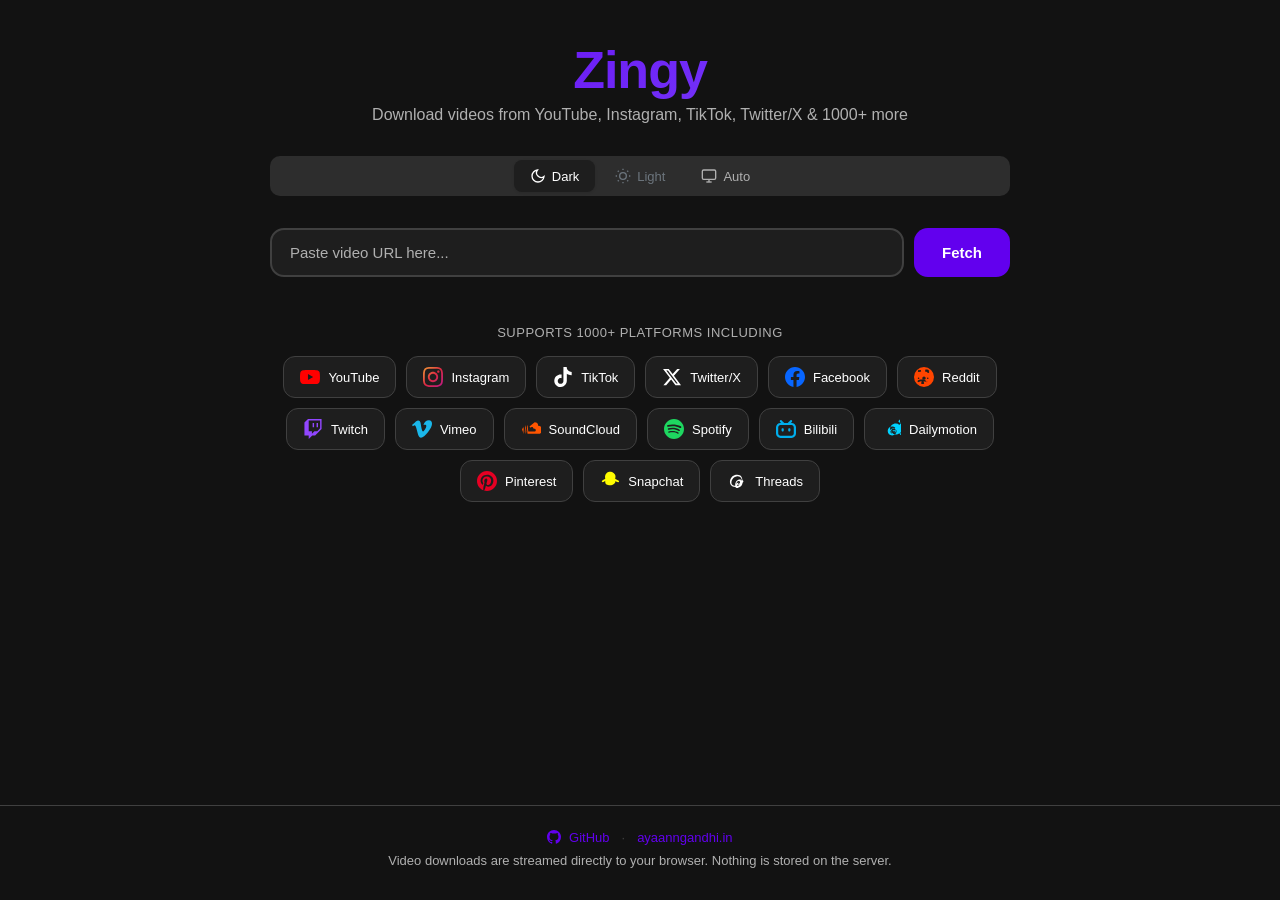
==== commit 021a4240: "Add proper SVG brand icons for all platforms, polished light mode - Replace emoji with authentic SVG" ====
--- a/webapp/templates/index.html
+++ b/webapp/templates/index.html
@@ -1,11 +1,11 @@
 <!DOCTYPE html>
-<html lang="en">
+<html lang="en" data-theme="dark">
 <head>
     <meta charset="UTF-8">
     <meta name="viewport" content="width=device-width, initial-scale=1.0">
     <title>Zingy — Video Downloader</title>
     <link rel="icon" type="image/svg+xml" href="/static/favicon.svg">
-    <meta name="description" content="Download videos from YouTube, Instagram, TikTok, Twitter/X and 1000+ platforms. Free, no ads, no storage — paste a link, pick quality, download instantly.">
+    <meta name="description" content="Download videos from YouTube, Instagram, TikTok, Twitter/X and 1000+ platforms. Free, no ads, no storage.">
     <style>
         :root {
             --bg-primary: #121212;
@@ -21,16 +21,16 @@
         }
 
         [data-theme="light"] {
-            --bg-primary: #f5f5f5;
+            --bg-primary: #f8f9fa;
             --bg-secondary: #ffffff;
-            --bg-tertiary: #e0e0e0;
-            --text-primary: #212121;
-            --text-secondary: #666666;
+            --bg-tertiary: #e9ecef;
+            --text-primary: #212529;
+            --text-secondary: #6c757d;
             --accent: #6200ee;
             --accent-hover: #7c4dff;
-            --success: #00c853;
-            --error: #b00020;
-            --border: #cccccc;
+            --success: #198754;
+            --error: #dc3545;
+            --border: #dee2e6;
         }
 
         * { box-sizing: border-box; margin: 0; padding: 0; }
@@ -46,7 +46,7 @@
         }
 
         .container {
-            max-width: 750px;
+            max-width: 780px;
             margin: 0 auto;
             padding: 40px 20px;
             flex: 1;
@@ -55,63 +55,75 @@
         .header { text-align: center; margin-bottom: 32px; }
 
         .logo {
-            font-size: 48px;
+            font-size: 52px;
             font-weight: 800;
             background: linear-gradient(135deg, var(--accent), var(--accent-hover));
             -webkit-background-clip: text;
             -webkit-text-fill-color: transparent;
             background-clip: text;
             margin-bottom: 6px;
+            letter-spacing: -1px;
         }
 
         .subtitle { color: var(--text-secondary); font-size: 16px; }
 
         .theme-toggle {
-            position: absolute;
-            top: 20px;
-            right: 20px;
             display: flex;
             gap: 4px;
             background: var(--bg-tertiary);
-            border-radius: 8px;
+            border-radius: 10px;
             padding: 4px;
+            justify-content: center;
+            margin-bottom: 32px;
         }
 
         .theme-toggle button {
             background: none; border: none;
             color: var(--text-secondary);
-            padding: 6px 12px; border-radius: 6px;
-            cursor: pointer; font-size: 14px;
+            padding: 8px 16px; border-radius: 8px;
+            cursor: pointer; font-size: 13px; font-weight: 500;
             transition: all 0.2s;
-        }
-        .theme-toggle button.active { background: var(--bg-secondary); color: var(--text-primary); }
+            display: flex; align-items: center; gap: 6px;
+        }
+        .theme-toggle button.active { 
+            background: var(--bg-secondary); 
+            color: var(--text-primary);
+            box-shadow: 0 1px 3px rgba(0,0,0,0.1);
+        }
+        .theme-toggle button:hover:not(.active) { color: var(--text-primary); }
+
+        .theme-icon { width: 16px; height: 16px; }
 
         .input-group {
-            display: flex; gap: 12px; margin-bottom: 24px;
+            display: flex; gap: 10px; margin-bottom: 24px;
         }
 
         .input-group input {
             flex: 1; padding: 14px 18px;
             border: 2px solid var(--border);
-            border-radius: 12px;
+            border-radius: 14px;
             background: var(--bg-secondary);
             color: var(--text-primary);
-            font-size: 16px; outline: none;
-            transition: border-color 0.2s;
-        }
-        .input-group input:focus { border-color: var(--accent); }
+            font-size: 15px; outline: none;
+            transition: border-color 0.2s, box-shadow 0.2s;
+        }
+        .input-group input:focus { 
+            border-color: var(--accent);
+            box-shadow: 0 0 0 3px rgba(98, 0, 238, 0.15);
+        }
         .input-group input::placeholder { color: var(--text-secondary); }
 
-        button {
-            padding: 14px 24px; border: none;
-            border-radius: 12px;
+        .btn {
+            padding: 14px 28px; border: none;
+            border-radius: 14px;
             background: var(--accent);
-            color: white; font-size: 16px;
+            color: white; font-size: 15px;
             font-weight: 600; cursor: pointer;
-            transition: background 0.2s, opacity 0.2s;
-        }
-        button:hover { background: var(--accent-hover); }
-        button:disabled { opacity: 0.5; cursor: not-allowed; }
+            transition: all 0.2s;
+            white-space: nowrap;
+        }
+        .btn:hover { background: var(--accent-hover); transform: translateY(-1px); }
+        .btn:disabled { opacity: 0.5; cursor: not-allowed; transform: none; }
 
         .loading {
             display: inline-block; width: 16px; height: 16px;
@@ -123,97 +135,110 @@
         @keyframes spin { to { transform: rotate(360deg); } }
 
         .status {
-            text-align: center; padding: 10px; border-radius: 8px;
+            text-align: center; padding: 12px 16px; border-radius: 10px;
             margin-bottom: 16px; font-size: 14px; display: none;
         }
-        .status.error { display: block; background: rgba(207, 102, 121, 0.15); color: var(--error); }
-        .status.success { display: block; background: rgba(0, 200, 83, 0.15); color: var(--success); }
+        .status.error { display: block; background: rgba(207, 102, 121, 0.12); color: var(--error); border: 1px solid rgba(207, 102, 121, 0.2); }
+        .status.success { display: block; background: rgba(0, 200, 83, 0.12); color: var(--success); border: 1px solid rgba(0, 200, 83, 0.2); }
 
         .video-info {
-            background: var(--bg-secondary); border-radius: 12px;
+            background: var(--bg-secondary); border-radius: 14px;
             padding: 20px; margin-bottom: 16px;
             display: flex; gap: 16px; align-items: flex-start;
             border: 1px solid var(--border);
         }
         .video-info.hidden { display: none; }
-        .video-thumbnail { width: 160px; border-radius: 8px; flex-shrink: 0; }
+        .video-thumbnail { width: 160px; border-radius: 10px; flex-shrink: 0; }
         .video-thumbnail.hidden { display: none; }
-        .video-details { flex: 1; }
-        .video-title { font-size: 18px; font-weight: 600; margin-bottom: 8px; word-break: break-word; }
+        .video-details { flex: 1; min-width: 0; }
+        .video-title { font-size: 17px; font-weight: 600; margin-bottom: 8px; word-break: break-word; }
 
         .platform-badge {
-            display: inline-block; padding: 4px 10px; border-radius: 6px;
+            display: inline-flex; align-items: center; gap: 5px;
+            padding: 5px 12px; border-radius: 8px;
             font-size: 12px; font-weight: 600; text-transform: capitalize;
         }
-        .platform-youtube { background: rgba(255,0,0,0.15); color: #ff4444; }
-        .platform-instagram { background: rgba(225,48,108,0.15); color: #e1306c; }
-        .platform-tiktok { background: rgba(0,0,0,0.3); color: #fff; }
-        .platform-twitter { background: rgba(29,161,242,0.15); color: #1da1f2; }
-        .platform-facebook { background: rgba(8,102,255,0.15); color: #0866ff; }
-        .platform-reddit { background: rgba(255,69,0,0.15); color: #ff4500; }
-        .platform-twitch { background: rgba(145,70,255,0.15); color: #9146ff; }
-        .platform-vimeo { background: rgba(26,183,234,0.15); color: #1ab7ea; }
-        .platform-soundcloud { background: rgba(255,85,0,0.15); color: #ff5500; }
-        .platform-spotify { background: rgba(30,215,96,0.15); color: #1ed760; }
-        .platform-bilibili { background: rgba(0,174,236,0.15); color: #00aeec; }
-        .platform-dailymotion { background: rgba(0,210,255,0.15); color: #00d2ff; }
-        .platform-pinterest { background: rgba(230,0,35,0.15); color: #e60023; }
-        .platform-snapchat { background: rgba(255,252,0,0.2); color: #fffc00; }
-        .platform-threads { background: rgba(0,0,0,0.3); color: #fff; }
-        .platform-unknown { background: rgba(255,255,255,0.1); color: var(--text-secondary); }
+        .platform-youtube { background: rgba(255,0,0,0.1); color: #ff4444; }
+        .platform-instagram { background: rgba(225,48,108,0.1); color: #e1306c; }
+        .platform-tiktok { background: rgba(255,255,255,0.08); color: #ccc; }
+        .platform-twitter { background: rgba(29,161,242,0.1); color: #1da1f2; }
+        .platform-facebook { background: rgba(8,102,255,0.1); color: #0866ff; }
+        .platform-reddit { background: rgba(255,69,0,0.1); color: #ff4500; }
+        .platform-twitch { background: rgba(145,70,255,0.1); color: #9146ff; }
+        .platform-vimeo { background: rgba(26,183,234,0.1); color: #1ab7ea; }
+        .platform-soundcloud { background: rgba(255,85,0,0.1); color: #ff5500; }
+        .platform-spotify { background: rgba(30,215,96,0.1); color: #1ed760; }
+        .platform-bilibili { background: rgba(0,174,236,0.1); color: #00aeec; }
+        .platform-dailymotion { background: rgba(0,210,255,0.1); color: #00d2ff; }
+        .platform-pinterest { background: rgba(230,0,35,0.1); color: #e60023; }
+        .platform-snapchat { background: rgba(255,252,0,0.15); color: #fffc00; }
+        .platform-threads { background: rgba(255,255,255,0.08); color: #ccc; }
+        .platform-unknown { background: rgba(128,128,128,0.1); color: var(--text-secondary); }
+
+        .badge-icon { width: 14px; height: 14px; flex-shrink: 0; }
 
         .format-select {
-            width: 100%; padding: 12px;
+            width: 100%; padding: 12px 14px;
             border: 2px solid var(--border); border-radius: 10px;
             background: var(--bg-tertiary); color: var(--text-primary);
             font-size: 14px; margin-bottom: 12px; outline: none;
+            cursor: pointer;
         }
         .format-select:focus { border-color: var(--accent); }
 
-        .progress-container { display: none; margin-bottom: 16px; }
+        .progress-container { display: none; margin-bottom: 20px; }
         .progress-container.active { display: block; }
         .progress-bar { height: 8px; background: var(--bg-tertiary); border-radius: 4px; overflow: hidden; margin-bottom: 8px; }
         .progress-fill { height: 100%; background: linear-gradient(90deg, var(--accent), var(--accent-hover)); border-radius: 4px; width: 0%; transition: width 0.3s; }
         .progress-stats { display: flex; justify-content: space-between; font-size: 13px; color: var(--text-secondary); }
 
-        /* Platforms grid */
+        /* Platforms section */
         .platforms-section {
-            margin-top: 40px;
+            margin-top: 48px;
             text-align: center;
         }
         .platforms-section h3 {
-            font-size: 14px;
+            font-size: 13px;
             color: var(--text-secondary);
-            margin-bottom: 12px;
+            margin-bottom: 16px;
             font-weight: 500;
+            text-transform: uppercase;
+            letter-spacing: 0.5px;
         }
         .platforms-grid {
             display: flex;
             flex-wrap: wrap;
-            gap: 8px;
+            gap: 10px;
             justify-content: center;
         }
         .platform-chip {
             display: inline-flex;
             align-items: center;
-            gap: 6px;
-            padding: 6px 14px;
-            border-radius: 20px;
+            gap: 8px;
+            padding: 10px 16px;
+            border-radius: 12px;
             background: var(--bg-secondary);
             border: 1px solid var(--border);
             font-size: 13px;
-            color: var(--text-secondary);
+            font-weight: 500;
+            color: var(--text-primary);
             transition: all 0.2s;
         }
         .platform-chip:hover {
             border-color: var(--accent);
-            color: var(--text-primary);
+            transform: translateY(-2px);
+            box-shadow: 0 4px 12px rgba(98,0,238,0.1);
+        }
+        .platform-chip svg {
+            width: 20px;
+            height: 20px;
+            flex-shrink: 0;
         }
 
         /* Footer */
         .footer {
             text-align: center;
-            padding: 24px 20px;
+            padding: 24px 20px 32px;
             border-top: 1px solid var(--border);
             color: var(--text-secondary);
             font-size: 13px;
@@ -221,33 +246,54 @@
         .footer a {
             color: var(--accent);
             text-decoration: none;
+            font-weight: 500;
             transition: color 0.2s;
         }
         .footer a:hover { color: var(--accent-hover); }
         .footer .links {
             display: flex;
-            gap: 16px;
+            gap: 12px;
             justify-content: center;
+            align-items: center;
             margin-bottom: 8px;
+        }
+        .footer .links span { color: var(--border); }
+        .footer svg { width: 14px; height: 14px; vertical-align: -2px; margin-right: 4px; }
+
+        @media (max-width: 600px) {
+            .container { padding: 24px 16px; }
+            .logo { font-size: 38px; }
+            .input-group { flex-direction: column; }
+            .video-info { flex-direction: column; }
+            .video-thumbnail { width: 100%; max-height: 200px; object-fit: cover; }
         }
     </style>
 </head>
 <body>
     <div class="container">
-        <div class="theme-toggle">
-            <button data-theme="dark" class="active">Dark</button>
-            <button data-theme="light">Light</button>
-            <button data-theme="auto">Auto</button>
-        </div>
-
         <div class="header">
             <div class="logo">Zingy</div>
             <div class="subtitle">Download videos from YouTube, Instagram, TikTok, Twitter/X & 1000+ more</div>
         </div>
 
+        <div class="theme-toggle">
+            <button data-theme="dark" class="active">
+                <svg class="theme-icon" viewBox="0 0 24 24" fill="none" stroke="currentColor" stroke-width="2"><path d="M21 12.79A9 9 0 1 1 11.21 3 7 7 0 0 0 21 12.79z"/></svg>
+                Dark
+            </button>
+            <button data-theme="light">
+                <svg class="theme-icon" viewBox="0 0 24 24" fill="none" stroke="currentColor" stroke-width="2"><circle cx="12" cy="12" r="5"/><line x1="12" y1="1" x2="12" y2="3"/><line x1="12" y1="21" x2="12" y2="23"/><line x1="4.22" y1="4.22" x2="5.64" y2="5.64"/><line x1="18.36" y1="18.36" x2="19.78" y2="19.78"/><line x1="1" y1="12" x2="3" y2="12"/><line x1="21" y1="12" x2="23" y2="12"/><line x1="4.22" y1="19.78" x2="5.64" y2="18.36"/><line x1="18.36" y1="5.64" x2="19.78" y2="4.22"/></svg>
+                Light
+            </button>
+            <button data-theme="auto">
+                <svg class="theme-icon" viewBox="0 0 24 24" fill="none" stroke="currentColor" stroke-width="2"><rect x="2" y="3" width="20" height="14" rx="2" ry="2"/><line x1="8" y1="21" x2="16" y2="21"/><line x1="12" y1="17" x2="12" y2="21"/></svg>
+                Auto
+            </button>
+        </div>
+
         <div class="input-group">
             <input type="text" id="url-input" placeholder="Paste video URL here...">
-            <button id="fetch-btn" onclick="fetchFormats()">Fetch</button>
+            <button class="btn" id="fetch-btn" onclick="fetchFormats()">Fetch</button>
         </div>
 
         <div id="status" class="status"></div>
@@ -259,7 +305,7 @@
                 <span id="platform-badge" class="platform-badge"></span>
                 <br><br>
                 <select id="format-select" class="format-select"></select>
-                <button id="download-btn" onclick="startDownload()">Download</button>
+                <button class="btn" id="download-btn" onclick="startDownload()">Download</button>
             </div>
         </div>
 
@@ -276,197 +322,238 @@
         <!-- Supported Platforms -->
         <div class="platforms-section">
             <h3>Supports 1000+ platforms including</h3>
-            <div class="platforms-grid" id="platforms-grid">
-                <!-- Filled by JS -->
-            </div>
+            <div class="platforms-grid" id="platforms-grid"></div>
         </div>
     </div>
 
     <footer class="footer">
         <div class="links">
-            <a href="https://github.com/ayaanngandhi/Zingy-Downloader" target="_blank" rel="noopener">GitHub</a>
+            <a href="https://github.com/ayaanngandhi/Zingy-Downloader" target="_blank" rel="noopener">
+                <svg viewBox="0 0 24 24" fill="currentColor"><path d="M12 0c-6.626 0-12 5.373-12 12 0 5.302 3.438 9.8 8.207 11.387.599.111.793-.261.793-.577v-2.234c-3.338.726-4.033-1.416-4.033-1.416-.546-1.387-1.333-1.756-1.333-1.756-1.089-.745.083-.729.083-.729 1.205.084 1.839 1.237 1.839 1.237 1.07 1.834 2.807 1.304 3.492.997.107-.775.418-1.305.762-1.604-2.665-.305-5.467-1.334-5.467-5.931 0-1.311.469-2.381 1.236-3.221-.124-.303-.535-1.524.117-3.176 0 0 1.008-.322 3.301 1.23.957-.266 1.983-.399 3.003-.404 1.02.005 2.047.138 3.006.404 2.291-1.552 3.297-1.23 3.297-1.23.653 1.653.242 2.874.118 3.176.77.84 1.235 1.911 1.235 3.221 0 4.609-2.807 5.624-5.479 5.921.43.372.823 1.102.823 2.222v3.293c0 .319.192.694.801.576 4.765-1.589 8.199-6.086 8.199-11.386 0-6.627-5.373-12-12-12z"/></svg>
+                GitHub
+            </a>
             <span>·</span>
             <a href="https://ayaanngandhi.in" target="_blank" rel="noopener">ayaanngandhi.in</a>
         </div>
         <div>Video downloads are streamed directly to your browser. Nothing is stored on the server.</div>
     </footer>
 
+    <!-- Platform SVG icons -->
     <script>
-        // Platform data from server
-        const PLATFORMS = {{ platforms | tojson | safe }};
-
-        // Render platform chips
-        document.getElementById('platforms-grid').innerHTML = PLATFORMS.map(p =>
-            `<span class="platform-chip">${p.icon} ${p.name}</span>`
-        ).join('');
-
-        // Theme handling
-        let currentTheme = localStorage.getItem('zingy-theme') || 'dark';
-
-        function applyTheme(theme) {
-            currentTheme = theme;
-            localStorage.setItem('zingy-theme', theme);
-            if (theme === 'auto') {
-                const isDark = window.matchMedia('(prefers-color-scheme: dark)').matches;
-                document.documentElement.setAttribute('data-theme', isDark ? 'dark' : 'light');
+    const PLATFORM_ICONS = {
+        youtube: '<svg viewBox="0 0 24 24" fill="#ff0000"><path d="M23.498 6.186a3.016 3.016 0 0 0-2.122-2.136C19.505 3.545 12 3.545 12 3.545s-7.505 0-9.377.505A3.017 3.017 0 0 0 .502 6.186C0 8.07 0 12 0 12s0 3.93.502 5.814a3.016 3.016 0 0 0 2.122 2.136c1.871.505 9.376.505 9.376.505s7.505 0 9.377-.505a3.015 3.015 0 0 0 2.122-2.136C24 15.93 24 12 24 12s0-3.93-.502-5.814zM9.545 15.568V8.432L15.818 12l-6.273 3.568z"/></svg>',
+        instagram: '<svg viewBox="0 0 24 24" fill="url(#ig-grad)"><defs><linearGradient id="ig-grad" x1="0%" y1="0%" x2="100%" y2="100%"><stop offset="0%" stop-color="#f09433"/><stop offset="25%" stop-color="#e6683c"/><stop offset="50%" stop-color="#dc2743"/><stop offset="75%" stop-color="#cc2366"/><stop offset="100%" stop-color="#bc1888"/></linearGradient></defs><path d="M12 2.163c3.204 0 3.584.012 4.85.07 3.252.148 4.771 1.691 4.919 4.919.058 1.265.069 1.645.069 4.849 0 3.205-.012 3.584-.069 4.849-.149 3.225-1.664 4.771-4.919 4.919-1.266.058-1.644.07-4.85.07-3.204 0-3.584-.012-4.849-.07-3.26-.149-4.771-1.699-4.919-4.92-.058-1.265-.07-1.644-.07-4.849 0-3.204.013-3.583.07-4.849.149-3.227 1.664-4.771 4.919-4.919 1.266-.057 1.645-.069 4.849-.069zm0-2.163c-3.259 0-3.667.014-4.947.072-4.358.2-6.78 2.618-6.98 6.98-.059 1.281-.073 1.689-.073 4.948 0 3.259.014 3.668.072 4.948.2 4.358 2.618 6.78 6.98 6.98 1.281.058 1.689.072 4.948.072 3.259 0 3.668-.014 4.948-.072 4.354-.2 6.782-2.618 6.979-6.98.059-1.28.073-1.689.073-4.948 0-3.259-.014-3.667-.072-4.947-.196-4.354-2.617-6.78-6.979-6.98-1.281-.059-1.69-.073-4.949-.073zm0 5.838c-3.403 0-6.162 2.759-6.162 6.162s2.759 6.163 6.162 6.163 6.162-2.759 6.162-6.163c0-3.403-2.759-6.162-6.162-6.162zm0 10.162c-2.209 0-4-1.79-4-4 0-2.209 1.791-4 4-4s4 1.791 4 4c0 2.21-1.791 4-4 4zm6.406-11.845c-.796 0-1.441.645-1.441 1.44s.645 1.44 1.441 1.44c.795 0 1.439-.645 1.439-1.44s-.644-1.44-1.439-1.44z"/></svg>',
+        tiktok: '<svg viewBox="0 0 24 24" fill="white"><path d="M12.525.02c1.31-.02 2.61-.01 3.91-.02.08 1.53.63 3.09 1.75 4.17 1.12 1.11 2.7 1.62 4.24 1.79v4.03c-1.44-.05-2.89-.35-4.2-.97-.57-.26-1.1-.59-1.62-.93-.01 2.92.01 5.84-.02 8.75-.08 1.4-.54 2.79-1.35 3.94-1.31 1.92-3.58 3.17-5.91 3.21-1.43.08-2.86-.31-4.08-1.03-2.02-1.19-3.44-3.37-3.65-5.71-.02-.5-.03-1-.01-1.49.18-1.9 1.12-3.72 2.58-4.96 1.66-1.44 3.98-2.13 6.15-1.72.02 1.48-.04 2.96-.04 4.44-.99-.32-2.15-.23-3.02.37-.63.41-1.11 1.04-1.36 1.75-.21.51-.15 1.07-.14 1.61.24 1.64 1.82 3.02 3.5 2.87 1.12-.01 2.19-.66 2.77-1.61.19-.33.4-.67.41-1.06.1-1.79.06-3.57.07-5.36.01-4.03-.01-8.05.02-12.07z"/></svg>',
+        twitter: '<svg viewBox="0 0 24 24" fill="white"><path d="M18.244 2.25h3.308l-7.227 8.26 8.502 11.24H16.17l-5.214-6.817L4.99 21.75H1.68l7.73-8.835L1.254 2.25H8.08l4.713 6.231zm-1.161 17.52h1.833L7.084 4.126H5.117z"/></svg>',
+        facebook: '<svg viewBox="0 0 24 24" fill="#0866ff"><path d="M24 12.073c0-6.627-5.373-12-12-12s-12 5.373-12 12c0 5.99 4.388 10.954 10.125 11.854v-8.385H7.078v-3.47h3.047V9.43c0-3.007 1.792-4.669 4.533-4.669 1.312 0 2.686.235 2.686.235v2.953H15.83c-1.491 0-1.956.925-1.956 1.874v2.25h3.328l-.532 3.47h-2.796v8.385C19.612 23.027 24 18.062 24 12.073z"/></svg>',
+        reddit: '<svg viewBox="0 0 24 24" fill="#ff4500"><path d="M12 0A12 12 0 0 0 0 12a12 12 0 0 0 12 12 12 12 0 0 0 12-12A12 12 0 0 0 12 0zm5.01 4.744c.688 0 1.25.561 1.25 1.249a1.25 1.25 0 0 1-2.498.056l-2.597-.547.8-3.747c-2.06-.09-4.12-.09-6.18 0l.8 3.747-2.597.547a1.25 1.25 0 0 1-1.061-1.856 1.25 1.25 0 0 1 2.007-.293 10.7 10.7 0 0 1 5.73-1.17 10.7 10.7 0 0 1 5.73 1.17 1.25 1.25 0 0 1 .616-.156zM12 15.5c-1.1 0-2-.9-2-2s.9-2 2-2 2 .9 2 2-.9 2-2 2zm5.5-2c0 .55-.45 1-1 1s-1-.45-1-1 .45-1 1-1 1 .45 1 1zm-11 0c0 .55-.45 1-1 1s-1-.45-1-1 .45-1 1-1 1 .45 1 1zm9.83 4.17c-.31.51-.97.66-1.48.35-.65-.39-1.83-.91-3.35-1.02.15.73.37 1.45.64 2.12.16.39.07.82-.28 1.01-.81.43-2.16.43-2.97 0-.35-.19-.44-.62-.28-1.01.27-.67.49-1.39.64-2.12-1.52.11-2.7.63-3.35 1.02-.51.31-1.17.16-1.48-.35-.31-.51-.16-1.17.35-1.48 1.1-.67 2.55-1.08 4.59-1.08 2.04 0 3.49.41 4.59 1.08.51.31.66.97.35 1.48z"/></svg>',
+        twitch: '<svg viewBox="0 0 24 24" fill="#9146ff"><path d="M11.571 4.714h1.715v5.143H11.57zm4.715 0H18v5.143h-1.714zM6 0L1.714 4.286v15.428h5.143V24l4.286-4.286h3.428L22.286 12V0H6zm14.571 11.143l-3.428 3.428h-3.429l-3 3v-3H6.857V1.714h13.714v9.429z"/></svg>',
+        vimeo: '<svg viewBox="0 0 24 24" fill="#1ab7ea"><path d="M23.977 6.416c-.105 2.338-1.739 5.543-4.894 9.609-3.268 4.247-6.026 6.37-8.29 6.37-1.409 0-2.578-1.294-3.553-3.881L5.322 11.4C4.603 8.816 3.834 7.522 3.01 7.522c-.179 0-.806.378-1.881 1.132L0 7.197c1.185-1.044 2.351-2.084 3.501-3.128C5.08 2.701 6.266 1.984 7.055 1.91c1.867-.18 3.016 1.1 3.447 3.838.465 2.953.789 4.789.971 5.507.539 2.45 1.131 3.674 1.776 3.674.502 0 1.256-.796 2.265-2.385 1.004-1.589 1.54-2.797 1.612-3.628.144-1.371-.395-2.061-1.614-2.061-.574 0-1.167.121-1.777.391 1.186-3.868 3.434-5.757 6.762-5.637 2.473.06 3.628 1.664 3.493 4.797z"/></svg>',
+        soundcloud: '<svg viewBox="0 0 24 24" fill="#ff5500"><path d="M1.175 12.725l.386-2.472.773 2.472-.659 2.758zm2.178-3.612l.509 6.12-.559 2.707-.609-6.119zm2.279-1.802l.762 7.875-.711 2.815-.762-7.874zm2.152-.509l.965 8.282-.813 2.77-.914-8.279zm8.666-2.768c2.248 0 4.091 1.528 4.091 3.593 0 .152-.015.302-.043.449h.043c3.121 0 5.459 2.252 5.459 4.938 0 2.62-2.338 4.688-5.459 4.688H8.935c-.738-.017-1.315-.593-1.315-1.332v-.031c0-.697.565-1.265 1.262-1.265h.053l7.203-.009c.891-.009 1.607-.749 1.607-1.625 0-.885-.73-1.609-1.621-1.609h-.459c-.527 0-.969-.387-1.051-.897-.113-.698-.733-1.219-1.445-1.219-.443 0-.842.192-1.118.497-.275-.036-.518.084-.792.19-.058-.664-.537-1.225-1.151-1.358z"/></svg>',
+        spotify: '<svg viewBox="0 0 24 24" fill="#1ed760"><path d="M12 0C5.4 0 0 5.4 0 12s5.4 12 12 12 12-5.4 12-12S18.66 0 12 0zm5.521 17.34c-.24.359-.66.48-1.021.24-2.82-1.74-6.36-2.101-10.561-1.141-.418.122-.779-.179-.899-.539-.12-.421.18-.78.54-.9 4.56-1.021 8.52-.6 11.64 1.32.42.18.479.659.301 1.02zm1.44-3.3c-.301.42-.841.6-1.262.3-3.239-1.98-8.159-2.58-11.939-1.38-.479.12-1.02-.12-1.14-.6-.12-.48.12-1.021.6-1.141C9.6 9.9 15 10.561 18.72 12.84c.361.181.54.78.241 1.2zm.12-3.36C15.24 8.4 8.82 8.16 5.16 9.301c-.6.179-1.2-.181-1.38-.721-.18-.601.18-1.2.72-1.381 4.26-1.26 11.28-1.02 15.721 1.621.539.3.719 1.02.419 1.56-.299.421-1.02.599-1.559.3z"/></svg>',
+        bilibili: '<svg viewBox="0 0 24 24" fill="#00aeec"><path d="M17.813 4.653h.854c1.51.054 2.769.578 3.773 1.574 1.004.995 1.524 2.249 1.56 3.76v7.36c-.036 1.51-.556 2.769-1.56 3.773s-2.262 1.524-3.773 1.56H5.333c-1.51-.036-2.769-.556-3.773-1.56S.036 18.858 0 17.347v-7.36c.036-1.511.556-2.765 1.56-3.76 1.004-.996 2.262-1.52 3.773-1.574h.774l-1.174-1.12a1.234 1.234 0 0 1-.373-.906c0-.356.124-.658.373-.907l.027-.027c.267-.249.573-.373.92-.373.347 0 .653.124.92.373L9.653 4.44c.071.071.134.142.187.213h4.267a.836.836 0 0 1 .16-.213l2.853-2.747c.267-.249.573-.373.92-.373.347 0 .662.151.929.4.267.249.391.551.391.907 0 .355-.124.657-.373.906zM5.333 7.24c-.746.018-1.373.276-1.88.773-.506.498-.769 1.13-.786 1.894v7.52c.017.764.28 1.396.786 1.894.507.498 1.134.756 1.88.773h13.334c.746-.017 1.373-.275 1.88-.773.506-.498.769-1.13.786-1.894v-7.52c-.017-.765-.28-1.396-.786-1.894-.507-.497-1.134-.755-1.88-.773H5.333zM8 11.107c.373 0 .684.124.933.373.25.249.383.569.4.96v1.173c-.017.391-.15.711-.4.96-.249.25-.56.374-.933.374s-.684-.125-.933-.374c-.25-.249-.383-.569-.4-.96V12.44c0-.373.129-.689.386-.947.258-.257.574-.386.947-.386zm8 0c.373 0 .684.124.933.373.25.249.383.569.4.96v1.173c-.017.391-.15.711-.4.96-.249.25-.56.374-.933.374s-.684-.125-.933-.374c-.25-.249-.383-.569-.4-.96V12.44c.017-.391.15-.711.4-.96.249-.249.56-.373.933-.373z"/></svg>',
+        dailymotion: '<svg viewBox="0 0 24 24" fill="#00d2ff"><path d="M14.068 11.313c-1.754 0-3.104 1.427-3.104 3.11 0 1.753 1.35 3.085 3.104 3.085 1.521 0 2.772-1.022 3.011-2.688h-3.041v-1.345h4.481c.091.346.138.698.138 1.057 0 3.063-2.233 5.218-5.239 5.218-3.054 0-5.391-2.145-5.391-5.327 0-3.104 2.337-5.432 5.391-5.432 1.437 0 2.745.539 3.714 1.42l-.972 1.261c-.753-.672-1.726-1.07-2.092-1.07v-.289zm8.836-7.013c.311.168.436.521.269.832l-1.045 1.942c-1.242-1.029-2.768-1.576-4.41-1.576-3.784 0-6.853 2.949-6.853 6.573 0 3.645 3.069 6.553 6.853 6.553 1.642 0 3.168-.547 4.41-1.576l1.045 1.942c.167.311.562.468.832.269.311-.168.468-.521.269-.832l-1.045-1.942c1.357-1.215 2.239-2.979 2.239-4.929 0-3.605-1.896-6.783-4.698-8.466l1.045-1.942c.199-.311.656-.357.889-.188zm-4.956 9.867c0 1.576-1.3 2.873-2.886 2.873-1.587 0-2.887-1.296-2.887-2.873 0-1.576 1.3-2.873 2.887-2.873 1.587 0 2.886 1.297 2.886 2.873z"/></svg>',
+        pinterest: '<svg viewBox="0 0 24 24" fill="#e60023"><path d="M12 0C5.373 0 0 5.372 0 12c0 5.084 3.163 9.426 7.627 11.174-.105-.949-.2-2.405.042-3.441.218-.937 1.407-5.965 1.407-5.965s-.359-.719-.359-1.782c0-1.668.967-2.914 2.171-2.914 1.023 0 1.518.769 1.518 1.69 0 1.029-.655 2.568-.994 3.995-.283 1.194.599 2.169 1.777 2.169 2.133 0 3.772-2.249 3.772-5.495 0-2.873-2.064-4.882-5.012-4.882-3.414 0-5.418 2.561-5.418 5.207 0 1.031.397 2.138.893 2.738.098.119.112.224.083.345l-.333 1.36c-.053.22-.174.267-.402.161-1.499-.698-2.436-2.889-2.436-4.649 0-3.785 2.75-7.262 7.929-7.262 4.163 0 7.398 2.967 7.398 6.931 0 4.136-2.607 7.464-6.227 7.464-1.216 0-2.359-.631-2.75-1.378l-.748 2.853c-.271 1.043-1.002 2.35-1.492 3.146C9.57 23.812 10.763 24 12 24c6.627 0 12-5.373 12-12 0-6.628-5.373-12-12-12z"/></svg>',
+        snapchat: '<svg viewBox="0 0 24 24" fill="#fffc00"><path d="M12.206.793c.99 0 4.347.276 5.93 3.821.529 1.178.508 2.596.354 3.327-.096.456-.245 1.016-.288 1.272.303.225.618.418.975.568 2.678 1.147 3.565 1.705 3.705 2.532.113.657-.394 1.096-.852 1.163a2.3 2.3 0 0 1-.425.038c-.563-.019-1.188-.241-1.74-.6-.294-.207-.787-.676-1.186-1.033-.132.916-.383 2.078-1.037 2.963-.77 1.043-1.931 1.627-3.045 1.876-.946.21-2.238.319-3.738.262-.74-.029-1.598-.142-2.287-.395-.97-.357-1.74-.986-2.047-1.857-.229-.653-.346-1.893-.357-2.896-.371.416-.875.924-1.257 1.113-.562.281-1.158.443-1.645.443a1.44 1.44 0 0 1-.476-.073c-.535-.186-.725-.696-.551-1.245.29-.915 1.181-1.4 3.238-2.293.339-.139.62-.32.892-.522-.061-.297-.152-.711-.21-.994-.188-.893-.208-2.133.173-3.082C7.592 1.083 10.947.793 12.206.793z"/></svg>',
+        threads: '<svg viewBox="0 0 24 24" fill="white"><path d="M16.634 10.092c-.291-.026-.585-.04-.882-.04-1.92 0-3.492.787-4.558 2.21l-.01-.01c-.138.191-.261.389-.37.594-1.066 1.873-1.26 3.697-.543 5.091.633 1.231 1.854 1.892 3.333 1.805 1.566-.093 2.944-.901 3.887-2.277.634-.926 1.05-2.106 1.236-3.506.34-.17.598-.389.752-.645.307-.507.29-1.1-.047-1.527-.336-.426-.932-.63-1.713-.587-.342.019-.707.068-1.085.143v-.25zm-1.397 6.08c-.635.926-1.526 1.425-2.487 1.482-.608.034-1.145-.199-1.482-.855-.355-.69-.326-1.872.374-3.102.116-.204.254-.397.407-.579.23-.271.51-.507.828-.697.098-.058.198-.112.301-.163.357-.165.742-.242 1.122-.214.647.046 1.122.359 1.307.868.124.338.078.747-.11 1.178-.03.07-.063.138-.097.205-.127.252-.294.473-.497.654-.067.059-.137.117-.21.173-.154.117-.325.211-.508.283-.493.196-.762.13-.908-.074-.077-.107-.08-.264-.005-.445l.488-1.184-1.36.571c-.947.398-1.726 1.038-2.194 1.862-.504.887-.617 1.869-.316 2.664.411 1.086 1.48 1.627 2.886 1.459 3.042-.362 5.456-4.232 5.684-7.87.055-.882.017-1.731-.109-2.51-.32-1.982-1.131-3.489-2.346-4.36-1.428-1.022-3.368-1.369-5.471-.976-3.302.616-5.897 3.058-6.756 6.349-.495 1.896-.302 3.793.543 5.346.798 1.467 2.127 2.438 3.76 2.744 1.389.26 2.888.106 4.184-.425l.237-.104-.628-1.394-.204.09c-1.867.82-3.885.728-5.02-.229-1.21-1.019-1.648-2.786-1.098-4.895.745-2.857 2.994-4.974 5.76-5.49 1.753-.328 3.343-.032 4.507.813 1.008.733 1.672 1.954 1.908 3.239.115.643.146 1.353.102 2.084-.198 3.286-2.445 6.788-4.935 7.085-.817.098-1.312-.17-1.523-.724-.294-.776.156-1.993 1.105-2.575l.06-.037z"/></svg>',
+    };
+
+    // Platform data with icons
+    const PLATFORMS = [
+        { name: 'YouTube', domain: 'youtube.com', icon: PLATFORM_ICONS.youtube },
+        { name: 'Instagram', domain: 'instagram.com', icon: PLATFORM_ICONS.instagram },
+        { name: 'TikTok', domain: 'tiktok.com', icon: PLATFORM_ICONS.tiktok },
+        { name: 'Twitter/X', domain: 'x.com', icon: PLATFORM_ICONS.twitter },
+        { name: 'Facebook', domain: 'facebook.com', icon: PLATFORM_ICONS.facebook },
+        { name: 'Reddit', domain: 'reddit.com', icon: PLATFORM_ICONS.reddit },
+        { name: 'Twitch', domain: 'twitch.tv', icon: PLATFORM_ICONS.twitch },
+        { name: 'Vimeo', domain: 'vimeo.com', icon: PLATFORM_ICONS.vimeo },
+        { name: 'SoundCloud', domain: 'soundcloud.com', icon: PLATFORM_ICONS.soundcloud },
+        { name: 'Spotify', domain: 'spotify.com', icon: PLATFORM_ICONS.spotify },
+        { name: 'Bilibili', domain: 'bilibili.com', icon: PLATFORM_ICONS.bilibili },
+        { name: 'Dailymotion', domain: 'dailymotion.com', icon: PLATFORM_ICONS.dailymotion },
+        { name: 'Pinterest', domain: 'pinterest.com', icon: PLATFORM_ICONS.pinterest },
+        { name: 'Snapchat', domain: 'snapchat.com', icon: PLATFORM_ICONS.snapchat },
+        { name: 'Threads', domain: 'threads.net', icon: PLATFORM_ICONS.threads },
+    ];
+
+    // Render platform chips
+    document.getElementById('platforms-grid').innerHTML = PLATFORMS.map(p =>
+        `<span class="platform-chip">${p.icon} ${p.name}</span>`
+    ).join('');
+
+    // Theme handling
+    let currentTheme = localStorage.getItem('zingy-theme') || 'dark';
+
+    function applyTheme(theme) {
+        currentTheme = theme;
+        localStorage.setItem('zingy-theme', theme);
+        if (theme === 'auto') {
+            const isDark = window.matchMedia('(prefers-color-scheme: dark)').matches;
+            document.documentElement.setAttribute('data-theme', isDark ? 'dark' : 'light');
+        } else {
+            document.documentElement.setAttribute('data-theme', theme);
+        }
+        document.querySelectorAll('.theme-toggle button').forEach(btn => {
+            btn.classList.toggle('active', btn.dataset.theme === theme);
+        });
+    }
+
+    document.querySelectorAll('.theme-toggle button').forEach(btn => {
+        btn.addEventListener('click', () => applyTheme(btn.dataset.theme));
+    });
+    applyTheme(currentTheme);
+    window.matchMedia('(prefers-color-scheme: dark)').addEventListener('change', () => {
+        if (currentTheme === 'auto') applyTheme('auto');
+    });
+
+    // Download flow
+    let currentDownloadId = null;
+
+    async function fetchFormats() {
+        const url = document.getElementById('url-input').value.trim();
+        if (!url) { showStatus('Please enter a URL', 'error'); return; }
+
+        const fetchBtn = document.getElementById('fetch-btn');
+        fetchBtn.disabled = true;
+        fetchBtn.innerHTML = '<span class="loading"></span>Fetching...';
+
+        try {
+            const response = await fetch('/api/formats', {
+                method: 'POST',
+                headers: { 'Content-Type': 'application/json' },
+                body: JSON.stringify({ url })
+            });
+            const data = await response.json();
+
+            if (data.success) {
+                document.getElementById('video-info').classList.remove('hidden');
+                const thumbnail = document.getElementById('video-thumbnail');
+                if (data.thumbnail) {
+                    thumbnail.src = data.thumbnail;
+                    thumbnail.classList.remove('hidden');
+                } else { thumbnail.classList.add('hidden'); }
+
+                document.getElementById('video-title').textContent = data.title;
+
+                const badge = document.getElementById('platform-badge');
+                badge.innerHTML = getPlatformBadgeIcon(data.platform) + ' ' + data.platform;
+                badge.className = 'platform-badge platform-' + data.platform;
+
+                const select = document.getElementById('format-select');
+                select.innerHTML = '';
+                data.formats.forEach(format => {
+                    const option = document.createElement('option');
+                    option.value = format.id;
+                    option.textContent = format.label;
+                    select.appendChild(option);
+                });
+                hideStatus();
             } else {
-                document.documentElement.setAttribute('data-theme', theme);
+                showStatus(data.error || 'Failed to fetch video info', 'error');
             }
-            document.querySelectorAll('.theme-toggle button').forEach(btn => {
-                btn.classList.toggle('active', btn.dataset.theme === theme);
+        } catch (error) {
+            showStatus('Network error: ' + error.message, 'error');
+        } finally {
+            fetchBtn.disabled = false;
+            fetchBtn.textContent = 'Fetch';
+        }
+    }
+
+    function getPlatformBadgeIcon(platform) {
+        const p = PLATFORMS.find(p => p.domain.includes(platform));
+        return p ? '<span class="badge-icon" style="display:inline-flex;vertical-align:-3px">' + p.icon.replace(/width="[^"]*"/, 'width="14"').replace(/height="[^"]*"/, 'height="14"').replace(/viewBox/, 'viewBox') + '</span>' : '';
+    }
+
+    async function startDownload() {
+        const url = document.getElementById('url-input').value.trim();
+        const format = document.getElementById('format-select').value;
+        const downloadBtn = document.getElementById('download-btn');
+        downloadBtn.disabled = true;
+        downloadBtn.innerHTML = '<span class="loading"></span>Starting...';
+
+        try {
+            const response = await fetch('/api/download', {
+                method: 'POST',
+                headers: { 'Content-Type': 'application/json' },
+                body: JSON.stringify({ url, format })
             });
-        }
-
-        document.querySelectorAll('.theme-toggle button').forEach(btn => {
-            btn.addEventListener('click', () => applyTheme(btn.dataset.theme));
-        });
-        applyTheme(currentTheme);
-        window.matchMedia('(prefers-color-scheme: dark)').addEventListener('change', () => {
-            if (currentTheme === 'auto') applyTheme('auto');
-        });
-
-        // Download flow
-        let currentDownloadId = null;
-
-        async function fetchFormats() {
-            const url = document.getElementById('url-input').value.trim();
-            if (!url) { showStatus('Please enter a URL', 'error'); return; }
-
-            const fetchBtn = document.getElementById('fetch-btn');
-            fetchBtn.disabled = true;
-            fetchBtn.innerHTML = '<span class="loading"></span>Fetching...';
-
-            try {
-                const response = await fetch('/api/formats', {
-                    method: 'POST',
-                    headers: { 'Content-Type': 'application/json' },
-                    body: JSON.stringify({ url })
-                });
-                const data = await response.json();
-
-                if (data.success) {
-                    document.getElementById('video-info').classList.remove('hidden');
-                    const thumbnail = document.getElementById('video-thumbnail');
-                    if (data.thumbnail) {
-                        thumbnail.src = data.thumbnail;
-                        thumbnail.classList.remove('hidden');
-                    } else { thumbnail.classList.add('hidden'); }
-
-                    document.getElementById('video-title').textContent = data.title;
-
-                    const badge = document.getElementById('platform-badge');
-                    badge.textContent = data.platform;
-                    badge.className = 'platform-badge platform-' + data.platform;
-
-                    const select = document.getElementById('format-select');
-                    select.innerHTML = '';
-                    data.formats.forEach(format => {
-                        const option = document.createElement('option');
-                        option.value = format.id;
-                        option.textContent = format.label;
-                        select.appendChild(option);
-                    });
-                    hideStatus();
-                } else {
-                    showStatus(data.error || 'Failed to fetch video info', 'error');
-                }
-            } catch (error) {
-                showStatus('Network error: ' + error.message, 'error');
-            } finally {
-                fetchBtn.disabled = false;
-                fetchBtn.textContent = 'Fetch';
-            }
-        }
-
-        async function startDownload() {
-            const url = document.getElementById('url-input').value.trim();
-            const format = document.getElementById('format-select').value;
-            const downloadBtn = document.getElementById('download-btn');
-            downloadBtn.disabled = true;
-            downloadBtn.innerHTML = '<span class="loading"></span>Starting...';
-
-            try {
-                const response = await fetch('/api/download', {
-                    method: 'POST',
-                    headers: { 'Content-Type': 'application/json' },
-                    body: JSON.stringify({ url, format })
-                });
-                const data = await response.json();
-
-                if (data.success) {
-                    currentDownloadId = data.download_id;
-                    document.getElementById('progress-container').classList.add('active');
-                    showStatus('Preparing download...', 'success');
-                    pollProgress();
-                } else {
-                    showStatus(data.error || 'Failed to start download', 'error');
-                    downloadBtn.disabled = false;
-                    downloadBtn.textContent = 'Download';
-                }
-            } catch (error) {
-                showStatus('Network error: ' + error.message, 'error');
+            const data = await response.json();
+
+            if (data.success) {
+                currentDownloadId = data.download_id;
+                document.getElementById('progress-container').classList.add('active');
+                showStatus('Preparing download...', 'success');
+                pollProgress();
+            } else {
+                showStatus(data.error || 'Failed to start download', 'error');
                 downloadBtn.disabled = false;
                 downloadBtn.textContent = 'Download';
             }
-        }
-
-        async function pollProgress() {
-            if (!currentDownloadId) return;
-            try {
-                const response = await fetch('/api/progress/' + currentDownloadId);
-                const data = await response.json();
-
-                if (data.success) {
-                    document.getElementById('progress-fill').style.width = data.progress + '%';
-                    document.getElementById('progress-percent').textContent = data.progress + '%';
-                    document.getElementById('progress-speed').textContent = data.speed || '';
-
-                    if (data.status === 'completed') {
-                        showStatus('Download ready — saving to your device...', 'success');
-                        triggerFileDownload(currentDownloadId);
-                        return;
-                    } else if (data.status === 'error') {
-                        showStatus(data.error || 'Download failed', 'error');
-                        resetDownloadUI();
-                        return;
-                    }
-                    setTimeout(pollProgress, 500);
+        } catch (error) {
+            showStatus('Network error: ' + error.message, 'error');
+            downloadBtn.disabled = false;
+            downloadBtn.textContent = 'Download';
+        }
+    }
+
+    async function pollProgress() {
+        if (!currentDownloadId) return;
+        try {
+            const response = await fetch('/api/progress/' + currentDownloadId);
+            const data = await response.json();
+
+            if (data.success) {
+                document.getElementById('progress-fill').style.width = data.progress + '%';
+                document.getElementById('progress-percent').textContent = data.progress + '%';
+                document.getElementById('progress-speed').textContent = data.speed || '';
+
+                if (data.status === 'completed') {
+                    showStatus('Download ready — saving to your device...', 'success');
+                    triggerFileDownload(currentDownloadId);
+                    return;
+                } else if (data.status === 'error') {
+                    showStatus(data.error || 'Download failed', 'error');
+                    resetDownloadUI();
+                    return;
                 }
-            } catch (error) {
-                setTimeout(pollProgress, 1000);
+                setTimeout(pollProgress, 500);
             }
-        }
-
-        function triggerFileDownload(downloadId) {
-            const a = document.createElement('a');
-            a.href = '/api/file/' + downloadId;
-            a.download = '';
-            document.body.appendChild(a);
-            a.click();
-            document.body.removeChild(a);
-            resetDownloadUI();
-            showStatus('Download complete!', 'success');
-            setTimeout(hideStatus, 3000);
-        }
-
-        function resetDownloadUI() {
-            currentDownloadId = null;
-            document.getElementById('download-btn').disabled = false;
-            document.getElementById('download-btn').textContent = 'Download';
-            document.getElementById('progress-container').classList.remove('active');
-            document.getElementById('progress-fill').style.width = '0%';
-        }
-
-        function showStatus(message, type) {
-            const status = document.getElementById('status');
-            status.textContent = message;
-            status.className = 'status ' + type;
-        }
-        function hideStatus() { document.getElementById('status').className = 'status'; }
-
-        document.getElementById('url-input').addEventListener('keypress', (e) => {
-            if (e.key === 'Enter') fetchFormats();
-        });
+        } catch (error) {
+            setTimeout(pollProgress, 1000);
+        }
+    }
+
+    function triggerFileDownload(downloadId) {
+        const a = document.createElement('a');
+        a.href = '/api/file/' + downloadId;
+        a.download = '';
+        document.body.appendChild(a);
+        a.click();
+        document.body.removeChild(a);
+        resetDownloadUI();
+        showStatus('Download complete!', 'success');
+        setTimeout(hideStatus, 3000);
+    }
+
+    function resetDownloadUI() {
+        currentDownloadId = null;
+        document.getElementById('download-btn').disabled = false;
+        document.getElementById('download-btn').textContent = 'Download';
+        document.getElementById('progress-container').classList.remove('active');
+        document.getElementById('progress-fill').style.width = '0%';
+    }
+
+    function showStatus(message, type) {
+        const status = document.getElementById('status');
+        status.textContent = message;
+        status.className = 'status ' + type;
+    }
+    function hideStatus() { document.getElementById('status').className = 'status'; }
+
+    document.getElementById('url-input').addEventListener('keypress', (e) => {
+        if (e.key === 'Enter') fetchFormats();
+    });
     </script>
 </body>
 </html>
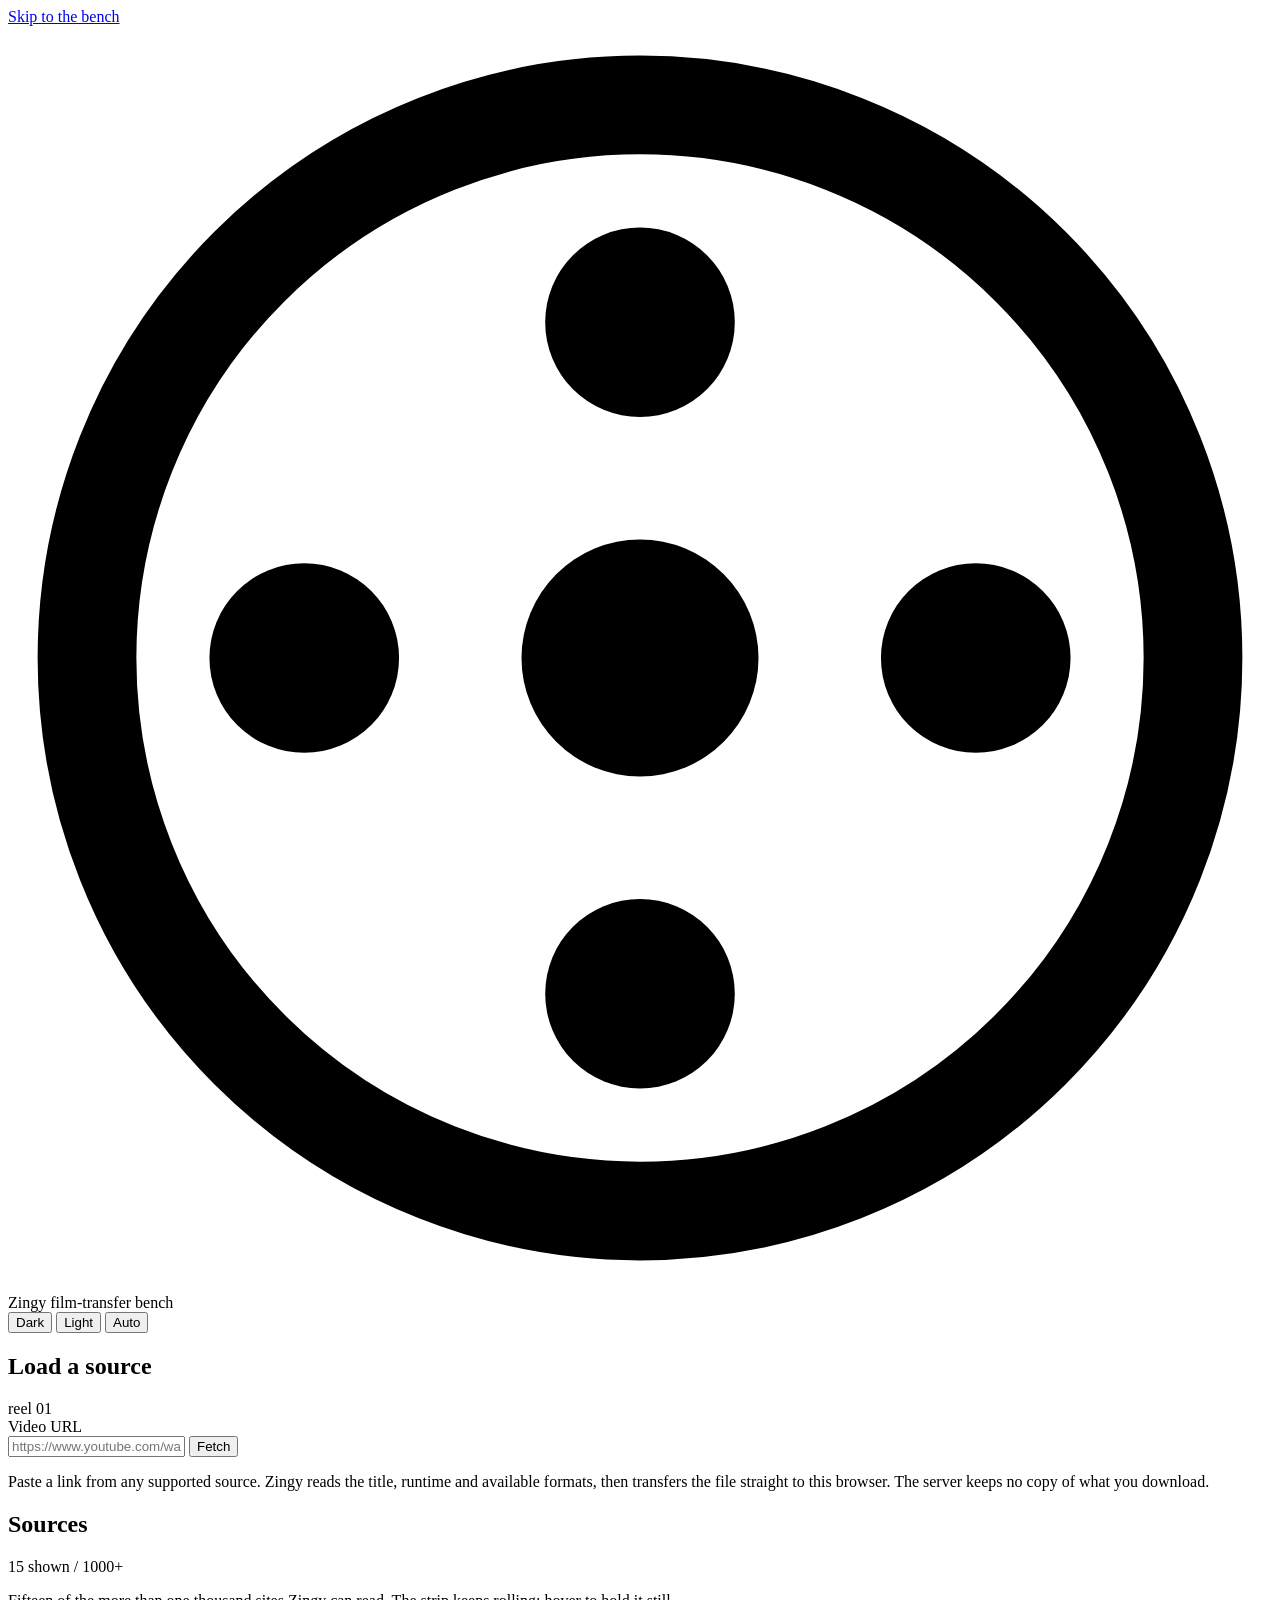
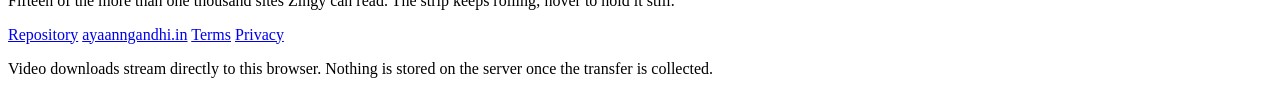
==== commit c4cd3639: "Redesign web UI as a film-lab transfer bench Replace the inline Material-style markup with a split f" ====
--- a/webapp/templates/index.html
+++ b/webapp/templates/index.html
@@ -3,557 +3,165 @@
 <head>
     <meta charset="UTF-8">
     <meta name="viewport" content="width=device-width, initial-scale=1.0">
-    <title>Zingy — Video Downloader</title>
+    <title>Zingy - Video Downloader</title>
     <link rel="icon" type="image/svg+xml" href="/static/favicon.svg">
-    <meta name="description" content="Download videos from YouTube, Instagram, TikTok, Twitter/X and 1000+ platforms. Free, no ads, no storage.">
-    <style>
-        :root {
-            --bg-primary: #121212;
-            --bg-secondary: #1e1e1e;
-            --bg-tertiary: #2d2d2d;
-            --text-primary: #ffffff;
-            --text-secondary: #b0b0b0;
-            --accent: #6200ee;
-            --accent-hover: #7c4dff;
-            --success: #00c853;
-            --error: #cf6679;
-            --border: #404040;
-        }
-
-        [data-theme="light"] {
-            --bg-primary: #f8f9fa;
-            --bg-secondary: #ffffff;
-            --bg-tertiary: #e9ecef;
-            --text-primary: #212529;
-            --text-secondary: #6c757d;
-            --accent: #6200ee;
-            --accent-hover: #7c4dff;
-            --success: #198754;
-            --error: #dc3545;
-            --border: #dee2e6;
-        }
-
-        * { box-sizing: border-box; margin: 0; padding: 0; }
-
-        body {
-            font-family: -apple-system, BlinkMacSystemFont, 'Segoe UI', Roboto, Oxygen, Ubuntu, sans-serif;
-            background: var(--bg-primary);
-            color: var(--text-primary);
-            min-height: 100vh;
-            display: flex;
-            flex-direction: column;
-            transition: background 0.3s, color 0.3s;
-        }
-
-        .container {
-            max-width: 780px;
-            margin: 0 auto;
-            padding: 40px 20px;
-            flex: 1;
-        }
-
-        .header { text-align: center; margin-bottom: 32px; }
-
-        .logo {
-            font-size: 52px;
-            font-weight: 800;
-            background: linear-gradient(135deg, var(--accent), var(--accent-hover));
-            -webkit-background-clip: text;
-            -webkit-text-fill-color: transparent;
-            background-clip: text;
-            margin-bottom: 6px;
-            letter-spacing: -1px;
-        }
-
-        .subtitle { color: var(--text-secondary); font-size: 16px; }
-
-        .theme-toggle {
-            display: flex;
-            gap: 4px;
-            background: var(--bg-tertiary);
-            border-radius: 10px;
-            padding: 4px;
-            justify-content: center;
-            margin-bottom: 32px;
-        }
-
-        .theme-toggle button {
-            background: none; border: none;
-            color: var(--text-secondary);
-            padding: 8px 16px; border-radius: 8px;
-            cursor: pointer; font-size: 13px; font-weight: 500;
-            transition: all 0.2s;
-            display: flex; align-items: center; gap: 6px;
-        }
-        .theme-toggle button.active { 
-            background: var(--bg-secondary); 
-            color: var(--text-primary);
-            box-shadow: 0 1px 3px rgba(0,0,0,0.1);
-        }
-        .theme-toggle button:hover:not(.active) { color: var(--text-primary); }
-
-        .theme-icon { width: 16px; height: 16px; }
-
-        .input-group {
-            display: flex; gap: 10px; margin-bottom: 24px;
-        }
-
-        .input-group input {
-            flex: 1; padding: 14px 18px;
-            border: 2px solid var(--border);
-            border-radius: 14px;
-            background: var(--bg-secondary);
-            color: var(--text-primary);
-            font-size: 15px; outline: none;
-            transition: border-color 0.2s, box-shadow 0.2s;
-        }
-        .input-group input:focus { 
-            border-color: var(--accent);
-            box-shadow: 0 0 0 3px rgba(98, 0, 238, 0.15);
-        }
-        .input-group input::placeholder { color: var(--text-secondary); }
-
-        .btn {
-            padding: 14px 28px; border: none;
-            border-radius: 14px;
-            background: var(--accent);
-            color: white; font-size: 15px;
-            font-weight: 600; cursor: pointer;
-            transition: all 0.2s;
-            white-space: nowrap;
-        }
-        .btn:hover { background: var(--accent-hover); transform: translateY(-1px); }
-        .btn:disabled { opacity: 0.5; cursor: not-allowed; transform: none; }
-
-        .loading {
-            display: inline-block; width: 16px; height: 16px;
-            border: 2px solid rgba(255,255,255,0.3);
-            border-top-color: white; border-radius: 50%;
-            animation: spin 0.6s linear infinite;
-            margin-right: 8px; vertical-align: middle;
-        }
-        @keyframes spin { to { transform: rotate(360deg); } }
-
-        .status {
-            text-align: center; padding: 12px 16px; border-radius: 10px;
-            margin-bottom: 16px; font-size: 14px; display: none;
-        }
-        .status.error { display: block; background: rgba(207, 102, 121, 0.12); color: var(--error); border: 1px solid rgba(207, 102, 121, 0.2); }
-        .status.success { display: block; background: rgba(0, 200, 83, 0.12); color: var(--success); border: 1px solid rgba(0, 200, 83, 0.2); }
-
-        .video-info {
-            background: var(--bg-secondary); border-radius: 14px;
-            padding: 20px; margin-bottom: 16px;
-            display: flex; gap: 16px; align-items: flex-start;
-            border: 1px solid var(--border);
-        }
-        .video-info.hidden { display: none; }
-        .video-thumbnail { width: 160px; border-radius: 10px; flex-shrink: 0; }
-        .video-thumbnail.hidden { display: none; }
-        .video-details { flex: 1; min-width: 0; }
-        .video-title { font-size: 17px; font-weight: 600; margin-bottom: 8px; word-break: break-word; }
-
-        .platform-badge {
-            display: inline-flex; align-items: center; gap: 5px;
-            padding: 5px 12px; border-radius: 8px;
-            font-size: 12px; font-weight: 600; text-transform: capitalize;
-        }
-        .platform-youtube { background: rgba(255,0,0,0.1); color: #ff4444; }
-        .platform-instagram { background: rgba(225,48,108,0.1); color: #e1306c; }
-        .platform-tiktok { background: rgba(255,255,255,0.08); color: #ccc; }
-        .platform-twitter { background: rgba(29,161,242,0.1); color: #1da1f2; }
-        .platform-facebook { background: rgba(8,102,255,0.1); color: #0866ff; }
-        .platform-reddit { background: rgba(255,69,0,0.1); color: #ff4500; }
-        .platform-twitch { background: rgba(145,70,255,0.1); color: #9146ff; }
-        .platform-vimeo { background: rgba(26,183,234,0.1); color: #1ab7ea; }
-        .platform-soundcloud { background: rgba(255,85,0,0.1); color: #ff5500; }
-        .platform-spotify { background: rgba(30,215,96,0.1); color: #1ed760; }
-        .platform-bilibili { background: rgba(0,174,236,0.1); color: #00aeec; }
-        .platform-dailymotion { background: rgba(0,210,255,0.1); color: #00d2ff; }
-        .platform-pinterest { background: rgba(230,0,35,0.1); color: #e60023; }
-        .platform-snapchat { background: rgba(255,252,0,0.15); color: #fffc00; }
-        .platform-threads { background: rgba(255,255,255,0.08); color: #ccc; }
-        .platform-unknown { background: rgba(128,128,128,0.1); color: var(--text-secondary); }
-
-        .badge-icon { width: 14px; height: 14px; flex-shrink: 0; }
-
-        .format-select {
-            width: 100%; padding: 12px 14px;
-            border: 2px solid var(--border); border-radius: 10px;
-            background: var(--bg-tertiary); color: var(--text-primary);
-            font-size: 14px; margin-bottom: 12px; outline: none;
-            cursor: pointer;
-        }
-        .format-select:focus { border-color: var(--accent); }
-
-        .progress-container { display: none; margin-bottom: 20px; }
-        .progress-container.active { display: block; }
-        .progress-bar { height: 8px; background: var(--bg-tertiary); border-radius: 4px; overflow: hidden; margin-bottom: 8px; }
-        .progress-fill { height: 100%; background: linear-gradient(90deg, var(--accent), var(--accent-hover)); border-radius: 4px; width: 0%; transition: width 0.3s; }
-        .progress-stats { display: flex; justify-content: space-between; font-size: 13px; color: var(--text-secondary); }
-
-        /* Platforms section */
-        .platforms-section {
-            margin-top: 48px;
-            text-align: center;
-        }
-        .platforms-section h3 {
-            font-size: 13px;
-            color: var(--text-secondary);
-            margin-bottom: 16px;
-            font-weight: 500;
-            text-transform: uppercase;
-            letter-spacing: 0.5px;
-        }
-        .platforms-grid {
-            display: flex;
-            flex-wrap: wrap;
-            gap: 10px;
-            justify-content: center;
-        }
-        .platform-chip {
-            display: inline-flex;
-            align-items: center;
-            gap: 8px;
-            padding: 10px 16px;
-            border-radius: 12px;
-            background: var(--bg-secondary);
-            border: 1px solid var(--border);
-            font-size: 13px;
-            font-weight: 500;
-            color: var(--text-primary);
-            transition: all 0.2s;
-        }
-        .platform-chip:hover {
-            border-color: var(--accent);
-            transform: translateY(-2px);
-            box-shadow: 0 4px 12px rgba(98,0,238,0.1);
-        }
-        .platform-chip svg {
-            width: 20px;
-            height: 20px;
-            flex-shrink: 0;
-        }
-
-        /* Footer */
-        .footer {
-            text-align: center;
-            padding: 24px 20px 32px;
-            border-top: 1px solid var(--border);
-            color: var(--text-secondary);
-            font-size: 13px;
-        }
-        .footer a {
-            color: var(--accent);
-            text-decoration: none;
-            font-weight: 500;
-            transition: color 0.2s;
-        }
-        .footer a:hover { color: var(--accent-hover); }
-        .footer .links {
-            display: flex;
-            gap: 12px;
-            justify-content: center;
-            align-items: center;
-            margin-bottom: 8px;
-        }
-        .footer .links span { color: var(--border); }
-        .footer svg { width: 14px; height: 14px; vertical-align: -2px; margin-right: 4px; }
-
-        @media (max-width: 600px) {
-            .container { padding: 24px 16px; }
-            .logo { font-size: 38px; }
-            .input-group { flex-direction: column; }
-            .video-info { flex-direction: column; }
-            .video-thumbnail { width: 100%; max-height: 200px; object-fit: cover; }
-        }
-    </style>
+    <meta name="description" content="Zingy is a film-transfer bench for the web. Paste a link, pick a format, watch the counter, and the file lands on your device. Nothing is stored on the server.">
+    <link rel="stylesheet" href="/static/zingy.css">
 </head>
 <body>
-    <div class="container">
-        <div class="header">
-            <div class="logo">Zingy</div>
-            <div class="subtitle">Download videos from YouTube, Instagram, TikTok, Twitter/X & 1000+ more</div>
+    <a class="skip" href="#bench">Skip to the bench</a>
+
+    <header class="masthead">
+        <div class="brand">
+            <span class="reel" aria-hidden="true">
+                <svg viewBox="0 0 32 32" fill="none">
+                    <circle cx="16" cy="16" r="14" stroke="currentColor" stroke-width="2.5"/>
+                    <circle cx="16" cy="16" r="3" fill="currentColor"/>
+                    <circle cx="16" cy="7.5" r="2.4" fill="currentColor"/>
+                    <circle cx="24.5" cy="16" r="2.4" fill="currentColor"/>
+                    <circle cx="16" cy="24.5" r="2.4" fill="currentColor"/>
+                    <circle cx="7.5" cy="16" r="2.4" fill="currentColor"/>
+                </svg>
+            </span>
+            <span class="brand__text">
+                <span class="wordmark">Zingy</span>
+                <span class="tagline">film-transfer bench</span>
+            </span>
+            <span class="lamp" aria-hidden="true"></span>
         </div>
 
-        <div class="theme-toggle">
-            <button data-theme="dark" class="active">
-                <svg class="theme-icon" viewBox="0 0 24 24" fill="none" stroke="currentColor" stroke-width="2"><path d="M21 12.79A9 9 0 1 1 11.21 3 7 7 0 0 0 21 12.79z"/></svg>
-                Dark
-            </button>
-            <button data-theme="light">
-                <svg class="theme-icon" viewBox="0 0 24 24" fill="none" stroke="currentColor" stroke-width="2"><circle cx="12" cy="12" r="5"/><line x1="12" y1="1" x2="12" y2="3"/><line x1="12" y1="21" x2="12" y2="23"/><line x1="4.22" y1="4.22" x2="5.64" y2="5.64"/><line x1="18.36" y1="18.36" x2="19.78" y2="19.78"/><line x1="1" y1="12" x2="3" y2="12"/><line x1="21" y1="12" x2="23" y2="12"/><line x1="4.22" y1="19.78" x2="5.64" y2="18.36"/><line x1="18.36" y1="5.64" x2="19.78" y2="4.22"/></svg>
-                Light
-            </button>
-            <button data-theme="auto">
-                <svg class="theme-icon" viewBox="0 0 24 24" fill="none" stroke="currentColor" stroke-width="2"><rect x="2" y="3" width="20" height="14" rx="2" ry="2"/><line x1="8" y1="21" x2="16" y2="21"/><line x1="12" y1="17" x2="12" y2="21"/></svg>
-                Auto
-            </button>
+        <div class="theme-switch" role="group" aria-label="Colour theme">
+            <button type="button" data-theme="dark" aria-pressed="true">Dark</button>
+            <button type="button" data-theme="light" aria-pressed="false">Light</button>
+            <button type="button" data-theme="auto" aria-pressed="false">Auto</button>
         </div>
+    </header>
 
-        <div class="input-group">
-            <input type="text" id="url-input" placeholder="Paste video URL here...">
-            <button class="btn" id="fetch-btn" onclick="fetchFormats()">Fetch</button>
-        </div>
+    <main class="bench" id="bench">
+        <section class="splice" aria-labelledby="splice-head">
+            <div class="section-head">
+                <h2 id="splice-head">Load a source</h2>
+                <span class="ref">reel 01</span>
+            </div>
+            <label class="field__k" for="url-input">Video URL</label>
+            <div class="splice__row">
+                <input id="url-input" type="url" autocomplete="off" spellcheck="false"
+                       placeholder="https://www.youtube.com/watch?v=...">
+                <button id="fetch-btn" class="btn btn--amber" type="button">Fetch</button>
+            </div>
+            <p class="hint">Paste a link from any supported source. Zingy reads the title, runtime and
+                available formats, then transfers the file straight to this browser. The server keeps
+                no copy of what you download.</p>
+        </section>
 
-        <div id="status" class="status"></div>
+        <p id="status" class="status" role="status" aria-live="polite" hidden></p>
 
-        <div id="video-info" class="video-info hidden">
-            <img id="video-thumbnail" class="video-thumbnail hidden" src="" alt="Thumbnail">
-            <div class="video-details">
-                <div id="video-title" class="video-title"></div>
-                <span id="platform-badge" class="platform-badge"></span>
-                <br><br>
-                <select id="format-select" class="format-select"></select>
-                <button class="btn" id="download-btn" onclick="startDownload()">Download</button>
+        <section id="skeleton" class="skeleton" hidden aria-hidden="true">
+            <div class="sk-bar sk-bar--title"></div>
+            <div class="sk-bar sk-bar--wide"></div>
+            <div class="sk-bar sk-bar--short"></div>
+        </section>
+
+        <section id="video-info" class="slate" aria-label="Fetched video" hidden>
+            <div class="slate__clap" aria-hidden="true"></div>
+            <div class="slate__body">
+                <figure id="slate-frame" class="slate__frame is-empty">
+                    <img id="video-thumbnail" alt="Source frame" hidden>
+                </figure>
+                <div class="slate__fields">
+                    <div class="field field--title">
+                        <span class="field__k">Title</span>
+                        <span id="video-title" class="field__v field__v--title"></span>
+                    </div>
+                    <div class="field">
+                        <span class="field__k">Source</span>
+                        <span id="platform-badge" class="field__v"></span>
+                    </div>
+                    <div class="field">
+                        <span class="field__k">Runtime</span>
+                        <span id="video-duration" class="field__v num">--:--</span>
+                    </div>
+                    <div class="field">
+                        <span class="field__k">Formats</span>
+                        <span id="format-count" class="field__v num">0</span>
+                    </div>
+                    <label class="field field--select" for="format-select">
+                        <span class="field__k">Take / format</span>
+                        <select id="format-select" class="format-select"></select>
+                    </label>
+                    <div class="field field--controls">
+                        <button id="download-btn" class="btn btn--teal" type="button">Download</button>
+                    </div>
+                </div>
             </div>
-        </div>
+        </section>
 
-        <div id="progress-container" class="progress-container">
-            <div class="progress-bar">
-                <div id="progress-fill" class="progress-fill"></div>
+        <section id="progress-panel" class="leader" aria-labelledby="leader-head" hidden>
+            <div class="leader__stage">
+                <svg viewBox="0 0 200 200" role="img" aria-label="Transfer counter">
+                    <circle class="leader__ring-track" cx="100" cy="100" r="88"></circle>
+                    <g id="leader-ticks"></g>
+                    <g class="leader__rotor"><circle cx="100" cy="100" r="70"></circle></g>
+                    <circle id="leader-ring-fill" class="leader__ring-fill" cx="100" cy="100" r="88"></circle>
+                    <line id="leader-hand" class="leader__hand" x1="100" y1="100" x2="100" y2="34"></line>
+                    <circle class="leader__hub" cx="100" cy="100" r="5"></circle>
+                </svg>
+                <div class="leader__readout">
+                    <span id="leader-pct" class="leader__pct">00</span>
+                    <span class="leader__pct-unit">percent</span>
+                </div>
             </div>
-            <div class="progress-stats">
-                <span id="progress-percent">0%</span>
-                <span id="progress-speed"></span>
+            <div class="leader__side">
+                <div class="section-head">
+                    <h2 id="leader-head">Transfer counter</h2>
+                </div>
+                <div class="leader__data">
+                    <div class="datum">
+                        <span class="datum__k">Speed</span>
+                        <span id="progress-speed" class="datum__v">--</span>
+                    </div>
+                    <div class="datum">
+                        <span class="datum__k">ETA</span>
+                        <span id="progress-eta" class="datum__v">--</span>
+                    </div>
+                    <div class="datum">
+                        <span class="datum__k">State</span>
+                        <span id="progress-state" class="datum__v">idle</span>
+                    </div>
+                </div>
+                <p class="leader__state">The hand sweeps once per completed percent and the ring fills
+                    from the top. Everything here is read from the running transfer, not estimated.</p>
             </div>
-        </div>
+        </section>
 
-        <!-- Supported Platforms -->
-        <div class="platforms-section">
-            <h3>Supports 1000+ platforms including</h3>
-            <div class="platforms-grid" id="platforms-grid"></div>
-        </div>
-    </div>
+        <section class="filmstrip-section" aria-labelledby="strip-head">
+            <div class="section-head">
+                <h2 id="strip-head">Sources</h2>
+                <span class="ref">15 shown / 1000+</span>
+            </div>
+            <p class="filmstrip__note">Fifteen of the more than one thousand sites Zingy can read.
+                The strip keeps rolling; hover to hold it still.</p>
+            <div class="filmstrip">
+                <div class="sprockets" aria-hidden="true"></div>
+                <div class="filmstrip__viewport">
+                    <div class="filmstrip__track" id="filmstrip-track"></div>
+                </div>
+                <div class="sprockets" aria-hidden="true"></div>
+            </div>
+        </section>
+    </main>
 
     <footer class="footer">
-        <div class="links">
-            <a href="https://github.com/ayaanngandhi/Zingy-Downloader" target="_blank" rel="noopener">
-                <svg viewBox="0 0 24 24" fill="currentColor"><path d="M12 0c-6.626 0-12 5.373-12 12 0 5.302 3.438 9.8 8.207 11.387.599.111.793-.261.793-.577v-2.234c-3.338.726-4.033-1.416-4.033-1.416-.546-1.387-1.333-1.756-1.333-1.756-1.089-.745.083-.729.083-.729 1.205.084 1.839 1.237 1.839 1.237 1.07 1.834 2.807 1.304 3.492.997.107-.775.418-1.305.762-1.604-2.665-.305-5.467-1.334-5.467-5.931 0-1.311.469-2.381 1.236-3.221-.124-.303-.535-1.524.117-3.176 0 0 1.008-.322 3.301 1.23.957-.266 1.983-.399 3.003-.404 1.02.005 2.047.138 3.006.404 2.291-1.552 3.297-1.23 3.297-1.23.653 1.653.242 2.874.118 3.176.77.84 1.235 1.911 1.235 3.221 0 4.609-2.807 5.624-5.479 5.921.43.372.823 1.102.823 2.222v3.293c0 .319.192.694.801.576 4.765-1.589 8.199-6.086 8.199-11.386 0-6.627-5.373-12-12-12z"/></svg>
-                GitHub
-            </a>
-            <span>·</span>
+        <div class="footer__links">
+            <a href="https://github.com/ayaanngandhi/Zingy-Downloader" target="_blank" rel="noopener">Repository</a>
             <a href="https://ayaanngandhi.in" target="_blank" rel="noopener">ayaanngandhi.in</a>
+            <a href="/terms">Terms</a>
+            <a href="/privacy">Privacy</a>
         </div>
-        <div>Video downloads are streamed directly to your browser. Nothing is stored on the server.</div>
+        <p class="footer__note">Video downloads stream directly to this browser. Nothing is stored on
+            the server once the transfer is collected.</p>
     </footer>
 
-    <!-- Platform SVG icons -->
-    <script>
-    const PLATFORM_ICONS = {
-        youtube: '<svg viewBox="0 0 24 24" fill="#ff0000"><path d="M23.498 6.186a3.016 3.016 0 0 0-2.122-2.136C19.505 3.545 12 3.545 12 3.545s-7.505 0-9.377.505A3.017 3.017 0 0 0 .502 6.186C0 8.07 0 12 0 12s0 3.93.502 5.814a3.016 3.016 0 0 0 2.122 2.136c1.871.505 9.376.505 9.376.505s7.505 0 9.377-.505a3.015 3.015 0 0 0 2.122-2.136C24 15.93 24 12 24 12s0-3.93-.502-5.814zM9.545 15.568V8.432L15.818 12l-6.273 3.568z"/></svg>',
-        instagram: '<svg viewBox="0 0 24 24" fill="url(#ig-grad)"><defs><linearGradient id="ig-grad" x1="0%" y1="0%" x2="100%" y2="100%"><stop offset="0%" stop-color="#f09433"/><stop offset="25%" stop-color="#e6683c"/><stop offset="50%" stop-color="#dc2743"/><stop offset="75%" stop-color="#cc2366"/><stop offset="100%" stop-color="#bc1888"/></linearGradient></defs><path d="M12 2.163c3.204 0 3.584.012 4.85.07 3.252.148 4.771 1.691 4.919 4.919.058 1.265.069 1.645.069 4.849 0 3.205-.012 3.584-.069 4.849-.149 3.225-1.664 4.771-4.919 4.919-1.266.058-1.644.07-4.85.07-3.204 0-3.584-.012-4.849-.07-3.26-.149-4.771-1.699-4.919-4.92-.058-1.265-.07-1.644-.07-4.849 0-3.204.013-3.583.07-4.849.149-3.227 1.664-4.771 4.919-4.919 1.266-.057 1.645-.069 4.849-.069zm0-2.163c-3.259 0-3.667.014-4.947.072-4.358.2-6.78 2.618-6.98 6.98-.059 1.281-.073 1.689-.073 4.948 0 3.259.014 3.668.072 4.948.2 4.358 2.618 6.78 6.98 6.98 1.281.058 1.689.072 4.948.072 3.259 0 3.668-.014 4.948-.072 4.354-.2 6.782-2.618 6.979-6.98.059-1.28.073-1.689.073-4.948 0-3.259-.014-3.667-.072-4.947-.196-4.354-2.617-6.78-6.979-6.98-1.281-.059-1.69-.073-4.949-.073zm0 5.838c-3.403 0-6.162 2.759-6.162 6.162s2.759 6.163 6.162 6.163 6.162-2.759 6.162-6.163c0-3.403-2.759-6.162-6.162-6.162zm0 10.162c-2.209 0-4-1.79-4-4 0-2.209 1.791-4 4-4s4 1.791 4 4c0 2.21-1.791 4-4 4zm6.406-11.845c-.796 0-1.441.645-1.441 1.44s.645 1.44 1.441 1.44c.795 0 1.439-.645 1.439-1.44s-.644-1.44-1.439-1.44z"/></svg>',
-        tiktok: '<svg viewBox="0 0 24 24" fill="white"><path d="M12.525.02c1.31-.02 2.61-.01 3.91-.02.08 1.53.63 3.09 1.75 4.17 1.12 1.11 2.7 1.62 4.24 1.79v4.03c-1.44-.05-2.89-.35-4.2-.97-.57-.26-1.1-.59-1.62-.93-.01 2.92.01 5.84-.02 8.75-.08 1.4-.54 2.79-1.35 3.94-1.31 1.92-3.58 3.17-5.91 3.21-1.43.08-2.86-.31-4.08-1.03-2.02-1.19-3.44-3.37-3.65-5.71-.02-.5-.03-1-.01-1.49.18-1.9 1.12-3.72 2.58-4.96 1.66-1.44 3.98-2.13 6.15-1.72.02 1.48-.04 2.96-.04 4.44-.99-.32-2.15-.23-3.02.37-.63.41-1.11 1.04-1.36 1.75-.21.51-.15 1.07-.14 1.61.24 1.64 1.82 3.02 3.5 2.87 1.12-.01 2.19-.66 2.77-1.61.19-.33.4-.67.41-1.06.1-1.79.06-3.57.07-5.36.01-4.03-.01-8.05.02-12.07z"/></svg>',
-        twitter: '<svg viewBox="0 0 24 24" fill="white"><path d="M18.244 2.25h3.308l-7.227 8.26 8.502 11.24H16.17l-5.214-6.817L4.99 21.75H1.68l7.73-8.835L1.254 2.25H8.08l4.713 6.231zm-1.161 17.52h1.833L7.084 4.126H5.117z"/></svg>',
-        facebook: '<svg viewBox="0 0 24 24" fill="#0866ff"><path d="M24 12.073c0-6.627-5.373-12-12-12s-12 5.373-12 12c0 5.99 4.388 10.954 10.125 11.854v-8.385H7.078v-3.47h3.047V9.43c0-3.007 1.792-4.669 4.533-4.669 1.312 0 2.686.235 2.686.235v2.953H15.83c-1.491 0-1.956.925-1.956 1.874v2.25h3.328l-.532 3.47h-2.796v8.385C19.612 23.027 24 18.062 24 12.073z"/></svg>',
-        reddit: '<svg viewBox="0 0 24 24" fill="#ff4500"><path d="M12 0A12 12 0 0 0 0 12a12 12 0 0 0 12 12 12 12 0 0 0 12-12A12 12 0 0 0 12 0zm5.01 4.744c.688 0 1.25.561 1.25 1.249a1.25 1.25 0 0 1-2.498.056l-2.597-.547.8-3.747c-2.06-.09-4.12-.09-6.18 0l.8 3.747-2.597.547a1.25 1.25 0 0 1-1.061-1.856 1.25 1.25 0 0 1 2.007-.293 10.7 10.7 0 0 1 5.73-1.17 10.7 10.7 0 0 1 5.73 1.17 1.25 1.25 0 0 1 .616-.156zM12 15.5c-1.1 0-2-.9-2-2s.9-2 2-2 2 .9 2 2-.9 2-2 2zm5.5-2c0 .55-.45 1-1 1s-1-.45-1-1 .45-1 1-1 1 .45 1 1zm-11 0c0 .55-.45 1-1 1s-1-.45-1-1 .45-1 1-1 1 .45 1 1zm9.83 4.17c-.31.51-.97.66-1.48.35-.65-.39-1.83-.91-3.35-1.02.15.73.37 1.45.64 2.12.16.39.07.82-.28 1.01-.81.43-2.16.43-2.97 0-.35-.19-.44-.62-.28-1.01.27-.67.49-1.39.64-2.12-1.52.11-2.7.63-3.35 1.02-.51.31-1.17.16-1.48-.35-.31-.51-.16-1.17.35-1.48 1.1-.67 2.55-1.08 4.59-1.08 2.04 0 3.49.41 4.59 1.08.51.31.66.97.35 1.48z"/></svg>',
-        twitch: '<svg viewBox="0 0 24 24" fill="#9146ff"><path d="M11.571 4.714h1.715v5.143H11.57zm4.715 0H18v5.143h-1.714zM6 0L1.714 4.286v15.428h5.143V24l4.286-4.286h3.428L22.286 12V0H6zm14.571 11.143l-3.428 3.428h-3.429l-3 3v-3H6.857V1.714h13.714v9.429z"/></svg>',
-        vimeo: '<svg viewBox="0 0 24 24" fill="#1ab7ea"><path d="M23.977 6.416c-.105 2.338-1.739 5.543-4.894 9.609-3.268 4.247-6.026 6.37-8.29 6.37-1.409 0-2.578-1.294-3.553-3.881L5.322 11.4C4.603 8.816 3.834 7.522 3.01 7.522c-.179 0-.806.378-1.881 1.132L0 7.197c1.185-1.044 2.351-2.084 3.501-3.128C5.08 2.701 6.266 1.984 7.055 1.91c1.867-.18 3.016 1.1 3.447 3.838.465 2.953.789 4.789.971 5.507.539 2.45 1.131 3.674 1.776 3.674.502 0 1.256-.796 2.265-2.385 1.004-1.589 1.54-2.797 1.612-3.628.144-1.371-.395-2.061-1.614-2.061-.574 0-1.167.121-1.777.391 1.186-3.868 3.434-5.757 6.762-5.637 2.473.06 3.628 1.664 3.493 4.797z"/></svg>',
-        soundcloud: '<svg viewBox="0 0 24 24" fill="#ff5500"><path d="M1.175 12.725l.386-2.472.773 2.472-.659 2.758zm2.178-3.612l.509 6.12-.559 2.707-.609-6.119zm2.279-1.802l.762 7.875-.711 2.815-.762-7.874zm2.152-.509l.965 8.282-.813 2.77-.914-8.279zm8.666-2.768c2.248 0 4.091 1.528 4.091 3.593 0 .152-.015.302-.043.449h.043c3.121 0 5.459 2.252 5.459 4.938 0 2.62-2.338 4.688-5.459 4.688H8.935c-.738-.017-1.315-.593-1.315-1.332v-.031c0-.697.565-1.265 1.262-1.265h.053l7.203-.009c.891-.009 1.607-.749 1.607-1.625 0-.885-.73-1.609-1.621-1.609h-.459c-.527 0-.969-.387-1.051-.897-.113-.698-.733-1.219-1.445-1.219-.443 0-.842.192-1.118.497-.275-.036-.518.084-.792.19-.058-.664-.537-1.225-1.151-1.358z"/></svg>',
-        spotify: '<svg viewBox="0 0 24 24" fill="#1ed760"><path d="M12 0C5.4 0 0 5.4 0 12s5.4 12 12 12 12-5.4 12-12S18.66 0 12 0zm5.521 17.34c-.24.359-.66.48-1.021.24-2.82-1.74-6.36-2.101-10.561-1.141-.418.122-.779-.179-.899-.539-.12-.421.18-.78.54-.9 4.56-1.021 8.52-.6 11.64 1.32.42.18.479.659.301 1.02zm1.44-3.3c-.301.42-.841.6-1.262.3-3.239-1.98-8.159-2.58-11.939-1.38-.479.12-1.02-.12-1.14-.6-.12-.48.12-1.021.6-1.141C9.6 9.9 15 10.561 18.72 12.84c.361.181.54.78.241 1.2zm.12-3.36C15.24 8.4 8.82 8.16 5.16 9.301c-.6.179-1.2-.181-1.38-.721-.18-.601.18-1.2.72-1.381 4.26-1.26 11.28-1.02 15.721 1.621.539.3.719 1.02.419 1.56-.299.421-1.02.599-1.559.3z"/></svg>',
-        bilibili: '<svg viewBox="0 0 24 24" fill="#00aeec"><path d="M17.813 4.653h.854c1.51.054 2.769.578 3.773 1.574 1.004.995 1.524 2.249 1.56 3.76v7.36c-.036 1.51-.556 2.769-1.56 3.773s-2.262 1.524-3.773 1.56H5.333c-1.51-.036-2.769-.556-3.773-1.56S.036 18.858 0 17.347v-7.36c.036-1.511.556-2.765 1.56-3.76 1.004-.996 2.262-1.52 3.773-1.574h.774l-1.174-1.12a1.234 1.234 0 0 1-.373-.906c0-.356.124-.658.373-.907l.027-.027c.267-.249.573-.373.92-.373.347 0 .653.124.92.373L9.653 4.44c.071.071.134.142.187.213h4.267a.836.836 0 0 1 .16-.213l2.853-2.747c.267-.249.573-.373.92-.373.347 0 .662.151.929.4.267.249.391.551.391.907 0 .355-.124.657-.373.906zM5.333 7.24c-.746.018-1.373.276-1.88.773-.506.498-.769 1.13-.786 1.894v7.52c.017.764.28 1.396.786 1.894.507.498 1.134.756 1.88.773h13.334c.746-.017 1.373-.275 1.88-.773.506-.498.769-1.13.786-1.894v-7.52c-.017-.765-.28-1.396-.786-1.894-.507-.497-1.134-.755-1.88-.773H5.333zM8 11.107c.373 0 .684.124.933.373.25.249.383.569.4.96v1.173c-.017.391-.15.711-.4.96-.249.25-.56.374-.933.374s-.684-.125-.933-.374c-.25-.249-.383-.569-.4-.96V12.44c0-.373.129-.689.386-.947.258-.257.574-.386.947-.386zm8 0c.373 0 .684.124.933.373.25.249.383.569.4.96v1.173c-.017.391-.15.711-.4.96-.249.25-.56.374-.933.374s-.684-.125-.933-.374c-.25-.249-.383-.569-.4-.96V12.44c.017-.391.15-.711.4-.96.249-.249.56-.373.933-.373z"/></svg>',
-        dailymotion: '<svg viewBox="0 0 24 24" fill="#00d2ff"><path d="M14.068 11.313c-1.754 0-3.104 1.427-3.104 3.11 0 1.753 1.35 3.085 3.104 3.085 1.521 0 2.772-1.022 3.011-2.688h-3.041v-1.345h4.481c.091.346.138.698.138 1.057 0 3.063-2.233 5.218-5.239 5.218-3.054 0-5.391-2.145-5.391-5.327 0-3.104 2.337-5.432 5.391-5.432 1.437 0 2.745.539 3.714 1.42l-.972 1.261c-.753-.672-1.726-1.07-2.092-1.07v-.289zm8.836-7.013c.311.168.436.521.269.832l-1.045 1.942c-1.242-1.029-2.768-1.576-4.41-1.576-3.784 0-6.853 2.949-6.853 6.573 0 3.645 3.069 6.553 6.853 6.553 1.642 0 3.168-.547 4.41-1.576l1.045 1.942c.167.311.562.468.832.269.311-.168.468-.521.269-.832l-1.045-1.942c1.357-1.215 2.239-2.979 2.239-4.929 0-3.605-1.896-6.783-4.698-8.466l1.045-1.942c.199-.311.656-.357.889-.188zm-4.956 9.867c0 1.576-1.3 2.873-2.886 2.873-1.587 0-2.887-1.296-2.887-2.873 0-1.576 1.3-2.873 2.887-2.873 1.587 0 2.886 1.297 2.886 2.873z"/></svg>',
-        pinterest: '<svg viewBox="0 0 24 24" fill="#e60023"><path d="M12 0C5.373 0 0 5.372 0 12c0 5.084 3.163 9.426 7.627 11.174-.105-.949-.2-2.405.042-3.441.218-.937 1.407-5.965 1.407-5.965s-.359-.719-.359-1.782c0-1.668.967-2.914 2.171-2.914 1.023 0 1.518.769 1.518 1.69 0 1.029-.655 2.568-.994 3.995-.283 1.194.599 2.169 1.777 2.169 2.133 0 3.772-2.249 3.772-5.495 0-2.873-2.064-4.882-5.012-4.882-3.414 0-5.418 2.561-5.418 5.207 0 1.031.397 2.138.893 2.738.098.119.112.224.083.345l-.333 1.36c-.053.22-.174.267-.402.161-1.499-.698-2.436-2.889-2.436-4.649 0-3.785 2.75-7.262 7.929-7.262 4.163 0 7.398 2.967 7.398 6.931 0 4.136-2.607 7.464-6.227 7.464-1.216 0-2.359-.631-2.75-1.378l-.748 2.853c-.271 1.043-1.002 2.35-1.492 3.146C9.57 23.812 10.763 24 12 24c6.627 0 12-5.373 12-12 0-6.628-5.373-12-12-12z"/></svg>',
-        snapchat: '<svg viewBox="0 0 24 24" fill="#fffc00"><path d="M12.206.793c.99 0 4.347.276 5.93 3.821.529 1.178.508 2.596.354 3.327-.096.456-.245 1.016-.288 1.272.303.225.618.418.975.568 2.678 1.147 3.565 1.705 3.705 2.532.113.657-.394 1.096-.852 1.163a2.3 2.3 0 0 1-.425.038c-.563-.019-1.188-.241-1.74-.6-.294-.207-.787-.676-1.186-1.033-.132.916-.383 2.078-1.037 2.963-.77 1.043-1.931 1.627-3.045 1.876-.946.21-2.238.319-3.738.262-.74-.029-1.598-.142-2.287-.395-.97-.357-1.74-.986-2.047-1.857-.229-.653-.346-1.893-.357-2.896-.371.416-.875.924-1.257 1.113-.562.281-1.158.443-1.645.443a1.44 1.44 0 0 1-.476-.073c-.535-.186-.725-.696-.551-1.245.29-.915 1.181-1.4 3.238-2.293.339-.139.62-.32.892-.522-.061-.297-.152-.711-.21-.994-.188-.893-.208-2.133.173-3.082C7.592 1.083 10.947.793 12.206.793z"/></svg>',
-        threads: '<svg viewBox="0 0 24 24" fill="white"><path d="M16.634 10.092c-.291-.026-.585-.04-.882-.04-1.92 0-3.492.787-4.558 2.21l-.01-.01c-.138.191-.261.389-.37.594-1.066 1.873-1.26 3.697-.543 5.091.633 1.231 1.854 1.892 3.333 1.805 1.566-.093 2.944-.901 3.887-2.277.634-.926 1.05-2.106 1.236-3.506.34-.17.598-.389.752-.645.307-.507.29-1.1-.047-1.527-.336-.426-.932-.63-1.713-.587-.342.019-.707.068-1.085.143v-.25zm-1.397 6.08c-.635.926-1.526 1.425-2.487 1.482-.608.034-1.145-.199-1.482-.855-.355-.69-.326-1.872.374-3.102.116-.204.254-.397.407-.579.23-.271.51-.507.828-.697.098-.058.198-.112.301-.163.357-.165.742-.242 1.122-.214.647.046 1.122.359 1.307.868.124.338.078.747-.11 1.178-.03.07-.063.138-.097.205-.127.252-.294.473-.497.654-.067.059-.137.117-.21.173-.154.117-.325.211-.508.283-.493.196-.762.13-.908-.074-.077-.107-.08-.264-.005-.445l.488-1.184-1.36.571c-.947.398-1.726 1.038-2.194 1.862-.504.887-.617 1.869-.316 2.664.411 1.086 1.48 1.627 2.886 1.459 3.042-.362 5.456-4.232 5.684-7.87.055-.882.017-1.731-.109-2.51-.32-1.982-1.131-3.489-2.346-4.36-1.428-1.022-3.368-1.369-5.471-.976-3.302.616-5.897 3.058-6.756 6.349-.495 1.896-.302 3.793.543 5.346.798 1.467 2.127 2.438 3.76 2.744 1.389.26 2.888.106 4.184-.425l.237-.104-.628-1.394-.204.09c-1.867.82-3.885.728-5.02-.229-1.21-1.019-1.648-2.786-1.098-4.895.745-2.857 2.994-4.974 5.76-5.49 1.753-.328 3.343-.032 4.507.813 1.008.733 1.672 1.954 1.908 3.239.115.643.146 1.353.102 2.084-.198 3.286-2.445 6.788-4.935 7.085-.817.098-1.312-.17-1.523-.724-.294-.776.156-1.993 1.105-2.575l.06-.037z"/></svg>',
-    };
-
-    // Platform data with icons
-    const PLATFORMS = [
-        { name: 'YouTube', domain: 'youtube.com', icon: PLATFORM_ICONS.youtube },
-        { name: 'Instagram', domain: 'instagram.com', icon: PLATFORM_ICONS.instagram },
-        { name: 'TikTok', domain: 'tiktok.com', icon: PLATFORM_ICONS.tiktok },
-        { name: 'Twitter/X', domain: 'x.com', icon: PLATFORM_ICONS.twitter },
-        { name: 'Facebook', domain: 'facebook.com', icon: PLATFORM_ICONS.facebook },
-        { name: 'Reddit', domain: 'reddit.com', icon: PLATFORM_ICONS.reddit },
-        { name: 'Twitch', domain: 'twitch.tv', icon: PLATFORM_ICONS.twitch },
-        { name: 'Vimeo', domain: 'vimeo.com', icon: PLATFORM_ICONS.vimeo },
-        { name: 'SoundCloud', domain: 'soundcloud.com', icon: PLATFORM_ICONS.soundcloud },
-        { name: 'Spotify', domain: 'spotify.com', icon: PLATFORM_ICONS.spotify },
-        { name: 'Bilibili', domain: 'bilibili.com', icon: PLATFORM_ICONS.bilibili },
-        { name: 'Dailymotion', domain: 'dailymotion.com', icon: PLATFORM_ICONS.dailymotion },
-        { name: 'Pinterest', domain: 'pinterest.com', icon: PLATFORM_ICONS.pinterest },
-        { name: 'Snapchat', domain: 'snapchat.com', icon: PLATFORM_ICONS.snapchat },
-        { name: 'Threads', domain: 'threads.net', icon: PLATFORM_ICONS.threads },
-    ];
-
-    // Render platform chips
-    document.getElementById('platforms-grid').innerHTML = PLATFORMS.map(p =>
-        `<span class="platform-chip">${p.icon} ${p.name}</span>`
-    ).join('');
-
-    // Theme handling
-    let currentTheme = localStorage.getItem('zingy-theme') || 'dark';
-
-    function applyTheme(theme) {
-        currentTheme = theme;
-        localStorage.setItem('zingy-theme', theme);
-        if (theme === 'auto') {
-            const isDark = window.matchMedia('(prefers-color-scheme: dark)').matches;
-            document.documentElement.setAttribute('data-theme', isDark ? 'dark' : 'light');
-        } else {
-            document.documentElement.setAttribute('data-theme', theme);
-        }
-        document.querySelectorAll('.theme-toggle button').forEach(btn => {
-            btn.classList.toggle('active', btn.dataset.theme === theme);
-        });
-    }
-
-    document.querySelectorAll('.theme-toggle button').forEach(btn => {
-        btn.addEventListener('click', () => applyTheme(btn.dataset.theme));
-    });
-    applyTheme(currentTheme);
-    window.matchMedia('(prefers-color-scheme: dark)').addEventListener('change', () => {
-        if (currentTheme === 'auto') applyTheme('auto');
-    });
-
-    // Download flow
-    let currentDownloadId = null;
-
-    async function fetchFormats() {
-        const url = document.getElementById('url-input').value.trim();
-        if (!url) { showStatus('Please enter a URL', 'error'); return; }
-
-        const fetchBtn = document.getElementById('fetch-btn');
-        fetchBtn.disabled = true;
-        fetchBtn.innerHTML = '<span class="loading"></span>Fetching...';
-
-        try {
-            const response = await fetch('/api/formats', {
-                method: 'POST',
-                headers: { 'Content-Type': 'application/json' },
-                body: JSON.stringify({ url })
-            });
-            const data = await response.json();
-
-            if (data.success) {
-                document.getElementById('video-info').classList.remove('hidden');
-                const thumbnail = document.getElementById('video-thumbnail');
-                if (data.thumbnail) {
-                    thumbnail.src = data.thumbnail;
-                    thumbnail.classList.remove('hidden');
-                } else { thumbnail.classList.add('hidden'); }
-
-                document.getElementById('video-title').textContent = data.title;
-
-                const badge = document.getElementById('platform-badge');
-                badge.innerHTML = getPlatformBadgeIcon(data.platform) + ' ' + data.platform;
-                badge.className = 'platform-badge platform-' + data.platform;
-
-                const select = document.getElementById('format-select');
-                select.innerHTML = '';
-                data.formats.forEach(format => {
-                    const option = document.createElement('option');
-                    option.value = format.id;
-                    option.textContent = format.label;
-                    select.appendChild(option);
-                });
-                hideStatus();
-            } else {
-                showStatus(data.error || 'Failed to fetch video info', 'error');
-            }
-        } catch (error) {
-            showStatus('Network error: ' + error.message, 'error');
-        } finally {
-            fetchBtn.disabled = false;
-            fetchBtn.textContent = 'Fetch';
-        }
-    }
-
-    function getPlatformBadgeIcon(platform) {
-        const p = PLATFORMS.find(p => p.domain.includes(platform));
-        return p ? '<span class="badge-icon" style="display:inline-flex;vertical-align:-3px">' + p.icon.replace(/width="[^"]*"/, 'width="14"').replace(/height="[^"]*"/, 'height="14"').replace(/viewBox/, 'viewBox') + '</span>' : '';
-    }
-
-    async function startDownload() {
-        const url = document.getElementById('url-input').value.trim();
-        const format = document.getElementById('format-select').value;
-        const downloadBtn = document.getElementById('download-btn');
-        downloadBtn.disabled = true;
-        downloadBtn.innerHTML = '<span class="loading"></span>Starting...';
-
-        try {
-            const response = await fetch('/api/download', {
-                method: 'POST',
-                headers: { 'Content-Type': 'application/json' },
-                body: JSON.stringify({ url, format })
-            });
-            const data = await response.json();
-
-            if (data.success) {
-                currentDownloadId = data.download_id;
-                document.getElementById('progress-container').classList.add('active');
-                showStatus('Preparing download...', 'success');
-                pollProgress();
-            } else {
-                showStatus(data.error || 'Failed to start download', 'error');
-                downloadBtn.disabled = false;
-                downloadBtn.textContent = 'Download';
-            }
-        } catch (error) {
-            showStatus('Network error: ' + error.message, 'error');
-            downloadBtn.disabled = false;
-            downloadBtn.textContent = 'Download';
-        }
-    }
-
-    async function pollProgress() {
-        if (!currentDownloadId) return;
-        try {
-            const response = await fetch('/api/progress/' + currentDownloadId);
-            const data = await response.json();
-
-            if (data.success) {
-                document.getElementById('progress-fill').style.width = data.progress + '%';
-                document.getElementById('progress-percent').textContent = data.progress + '%';
-                document.getElementById('progress-speed').textContent = data.speed || '';
-
-                if (data.status === 'completed') {
-                    showStatus('Download ready — saving to your device...', 'success');
-                    triggerFileDownload(currentDownloadId);
-                    return;
-                } else if (data.status === 'error') {
-                    showStatus(data.error || 'Download failed', 'error');
-                    resetDownloadUI();
-                    return;
-                }
-                setTimeout(pollProgress, 500);
-            }
-        } catch (error) {
-            setTimeout(pollProgress, 1000);
-        }
-    }
-
-    function triggerFileDownload(downloadId) {
-        const a = document.createElement('a');
-        a.href = '/api/file/' + downloadId;
-        a.download = '';
-        document.body.appendChild(a);
-        a.click();
-        document.body.removeChild(a);
-        resetDownloadUI();
-        showStatus('Download complete!', 'success');
-        setTimeout(hideStatus, 3000);
-    }
-
-    function resetDownloadUI() {
-        currentDownloadId = null;
-        document.getElementById('download-btn').disabled = false;
-        document.getElementById('download-btn').textContent = 'Download';
-        document.getElementById('progress-container').classList.remove('active');
-        document.getElementById('progress-fill').style.width = '0%';
-    }
-
-    function showStatus(message, type) {
-        const status = document.getElementById('status');
-        status.textContent = message;
-        status.className = 'status ' + type;
-    }
-    function hideStatus() { document.getElementById('status').className = 'status'; }
-
-    document.getElementById('url-input').addEventListener('keypress', (e) => {
-        if (e.key === 'Enter') fetchFormats();
-    });
-    </script>
+    <script src="/static/zingy.js" defer></script>
 </body>
 </html>
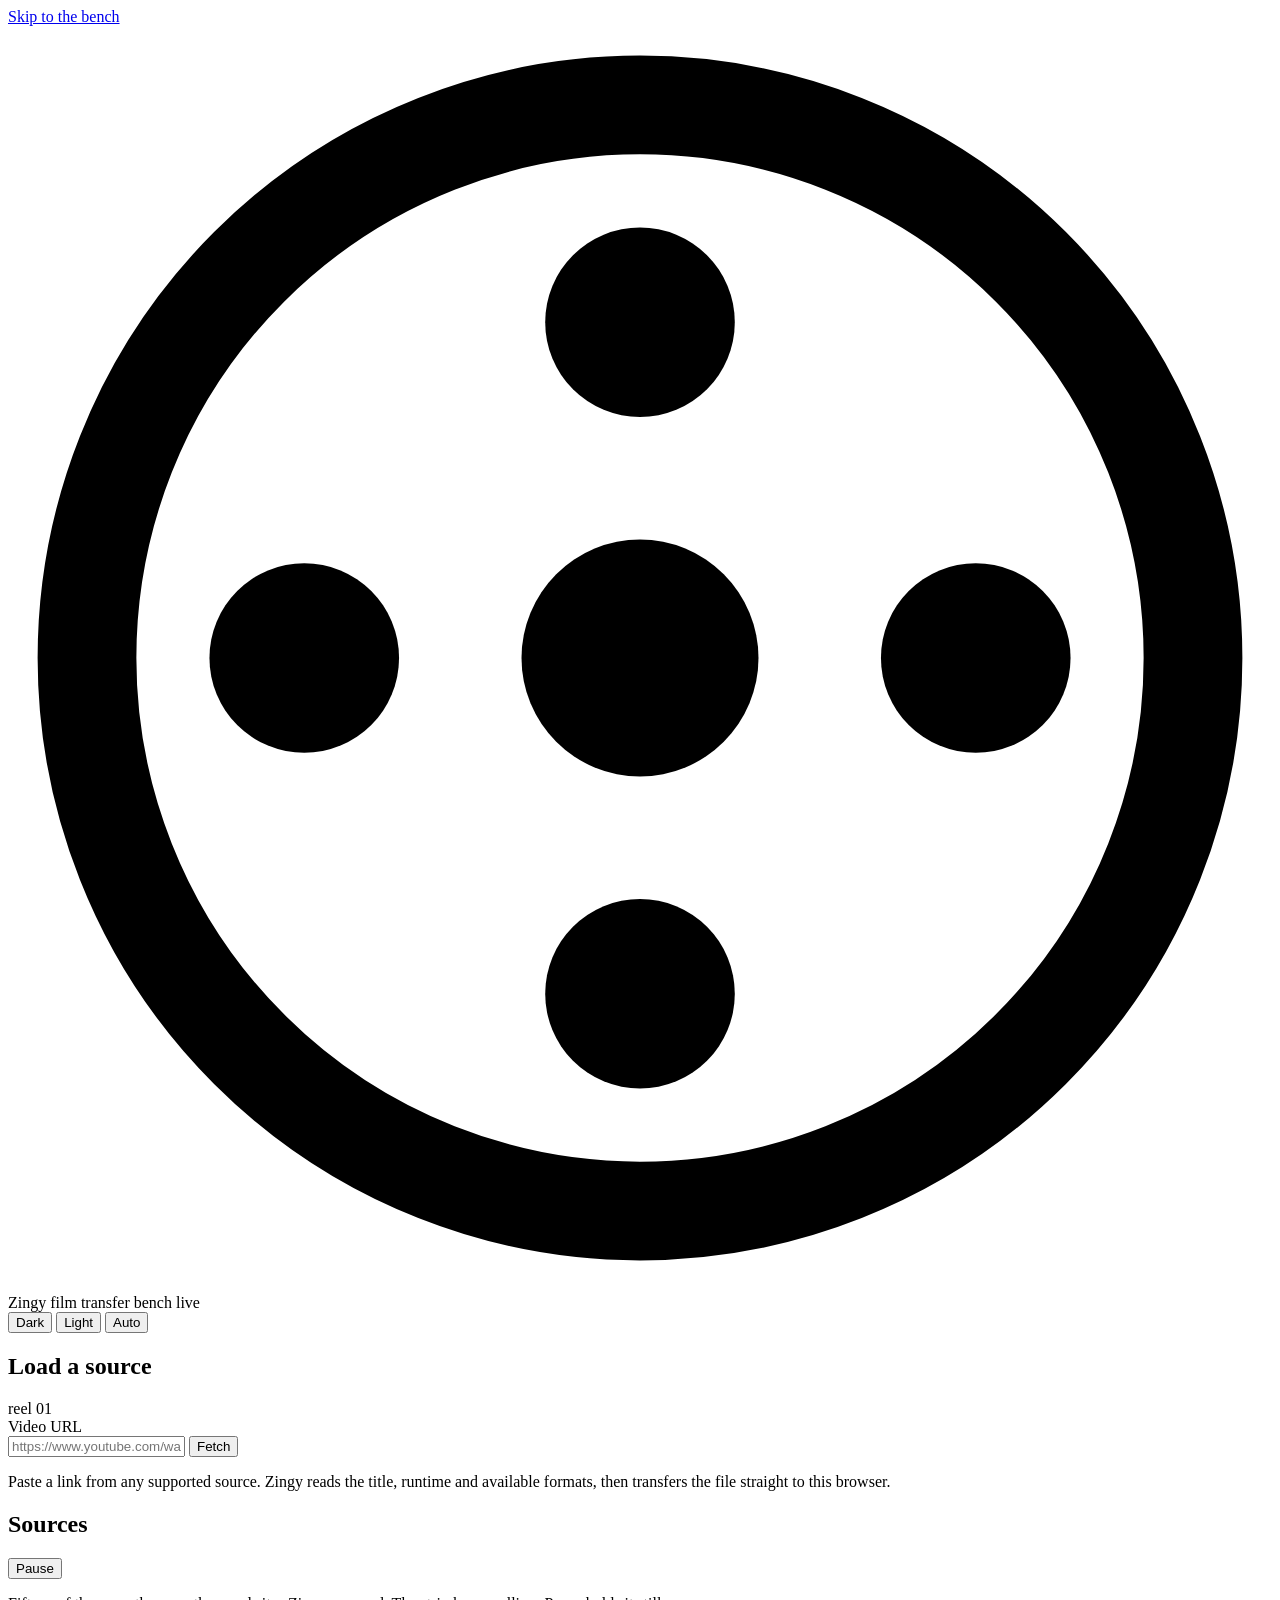
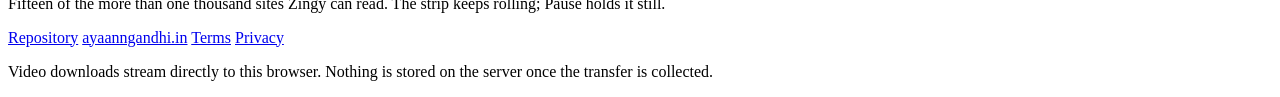
==== commit c96011ed: "Polish Zingy UI and fix the eleven review defects - primary action uses the amber accent, not teal -" ====
--- a/webapp/templates/index.html
+++ b/webapp/templates/index.html
@@ -25,9 +25,12 @@
             </span>
             <span class="brand__text">
                 <span class="wordmark">Zingy</span>
-                <span class="tagline">film-transfer bench</span>
+                <span class="tagline">film transfer bench</span>
             </span>
-            <span class="lamp" aria-hidden="true"></span>
+            <span class="lamp-wrap">
+                <span class="lamp" aria-hidden="true"></span>
+                <span class="lamp__text">live</span>
+            </span>
         </div>
 
         <div class="theme-switch" role="group" aria-label="Colour theme">
@@ -50,8 +53,7 @@
                 <button id="fetch-btn" class="btn btn--amber" type="button">Fetch</button>
             </div>
             <p class="hint">Paste a link from any supported source. Zingy reads the title, runtime and
-                available formats, then transfers the file straight to this browser. The server keeps
-                no copy of what you download.</p>
+                available formats, then transfers the file straight to this browser.</p>
         </section>
 
         <p id="status" class="status" role="status" aria-live="polite" hidden></p>
@@ -63,7 +65,7 @@
         </section>
 
         <section id="video-info" class="slate" aria-label="Fetched video" hidden>
-            <div class="slate__clap" aria-hidden="true"></div>
+            <div class="slate__clap">Slate · Ready</div>
             <div class="slate__body">
                 <figure id="slate-frame" class="slate__frame is-empty">
                     <img id="video-thumbnail" alt="Source frame" hidden>
@@ -90,7 +92,7 @@
                         <select id="format-select" class="format-select"></select>
                     </label>
                     <div class="field field--controls">
-                        <button id="download-btn" class="btn btn--teal" type="button">Download</button>
+                        <button id="download-btn" class="btn btn--amber" type="button">Download</button>
                     </div>
                 </div>
             </div>
@@ -137,13 +139,14 @@
         <section class="filmstrip-section" aria-labelledby="strip-head">
             <div class="section-head">
                 <h2 id="strip-head">Sources</h2>
-                <span class="ref">15 shown / 1000+</span>
+                <button id="strip-toggle" class="strip-toggle" type="button" aria-pressed="false"
+                        aria-controls="filmstrip-track">Pause</button>
             </div>
             <p class="filmstrip__note">Fifteen of the more than one thousand sites Zingy can read.
-                The strip keeps rolling; hover to hold it still.</p>
+                The strip keeps rolling; Pause holds it still.</p>
             <div class="filmstrip">
                 <div class="sprockets" aria-hidden="true"></div>
-                <div class="filmstrip__viewport">
+                <div class="filmstrip__viewport" tabindex="0" role="group" aria-label="Rolling source strip">
                     <div class="filmstrip__track" id="filmstrip-track"></div>
                 </div>
                 <div class="sprockets" aria-hidden="true"></div>
